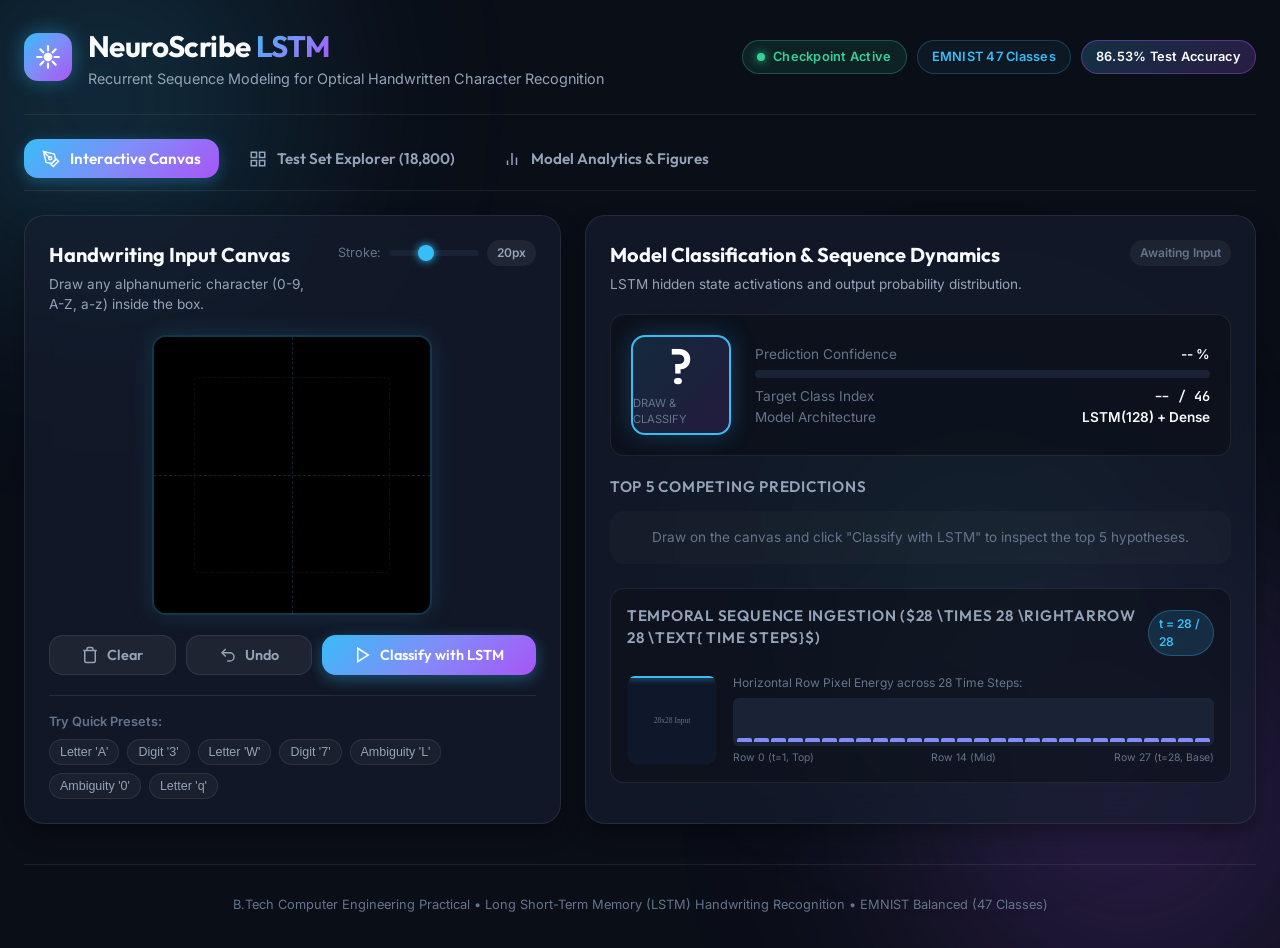
==== web/index.html @ 96b1f171 "Initial commit: LSTM Handwriting Recognition (EMNIST Balanced 47 classes) with interactive web app a" ====
<!DOCTYPE html>
<html lang="en">
<head>
  <meta charset="UTF-8">
  <meta name="viewport" content="width=device-width, initial-scale=1.0">
  <title>NeuroScribe LSTM | Handwriting Recognition</title>
  <meta name="description" content="Interactive deep learning web interface for handwriting recognition powered by a Long Short-Term Memory (LSTM) neural network on EMNIST Balanced.">
  <link rel="preconnect" href="https://fonts.googleapis.com">
  <link rel="preconnect" href="https://fonts.gstatic.com" crossorigin>
  <link href="https://fonts.googleapis.com/css2?family=Inter:wght@300;400;500;600;700&family=Outfit:wght@400;600;700;800&family=JetBrains+Mono:wght@400;500;700&display=swap" rel="stylesheet">
  <link rel="stylesheet" href="style.css">
</head>
<body>
  <!-- Ambient background glow elements -->
  <div class="ambient-glow glow-1"></div>
  <div class="ambient-glow glow-2"></div>
  <div class="ambient-glow glow-3"></div>

  <div class="app-container">
    <!-- Header -->
    <header class="app-header">
      <div class="header-branding">
        <div class="logo-icon">
          <svg viewBox="0 0 24 24" fill="none" stroke="currentColor" stroke-width="2">
            <path d="M12 2v4m0 12v4M4.93 4.93l2.83 2.83m8.48 8.48l2.83 2.83M2 12h4m12 0h4M4.93 19.07l2.83-2.83m8.48-8.48l2.83-2.83" stroke-linecap="round"/>
            <circle cx="12" cy="12" r="3" fill="currentColor"/>
          </svg>
        </div>
        <div>
          <h1 class="app-title">NeuroScribe <span class="gradient-text">LSTM</span></h1>
          <p class="app-subtitle">Recurrent Sequence Modeling for Optical Handwritten Character Recognition</p>
        </div>
      </div>
      
      <div class="header-badges">
        <div class="status-pill status-live">
          <span class="pulsing-dot"></span>
          <span>Checkpoint Active</span>
        </div>
        <div class="status-pill status-info">
          <span>EMNIST 47 Classes</span>
        </div>
        <div class="status-pill status-accent">
          <span>86.53% Test Accuracy</span>
        </div>
      </div>
    </header>

    <!-- Navigation Tabs -->
    <nav class="nav-tabs">
      <button id="tab-canvas-btn" class="tab-button active" onclick="switchTab('canvas')">
        <svg viewBox="0 0 24 24" fill="none" stroke="currentColor" stroke-width="2"><path d="M12 19l7-7 3 3-7 7-3-3z"/><path d="M18 13l-1.5-7.5L2 2l3.5 14.5L13 18l5-5z"/><path d="M2 2l7.586 7.586"/><circle cx="11" cy="11" r="2"/></svg>
        <span>Interactive Canvas</span>
      </button>
      <button id="tab-explorer-btn" class="tab-button" onclick="switchTab('explorer')">
        <svg viewBox="0 0 24 24" fill="none" stroke="currentColor" stroke-width="2"><rect x="3" y="3" width="7" height="7"/><rect x="14" y="3" width="7" height="7"/><rect x="14" y="14" width="7" height="7"/><rect x="3" y="14" width="7" height="7"/></svg>
        <span>Test Set Explorer (18,800)</span>
      </button>
      <button id="tab-analytics-btn" class="tab-button" onclick="switchTab('analytics')">
        <svg viewBox="0 0 24 24" fill="none" stroke="currentColor" stroke-width="2"><line x1="18" y1="20" x2="18" y2="10"/><line x1="12" y1="20" x2="12" y2="4"/><line x1="6" y1="20" x2="6" y2="14"/></svg>
        <span>Model Analytics & Figures</span>
      </button>
    </nav>

    <!-- MAIN VIEW: TAB 1 - INTERACTIVE DRAWING CANVAS -->
    <main id="view-canvas" class="tab-view active">
      <div class="two-column-grid">
        <!-- Left: Drawing Workspace -->
        <section class="card glass-card">
          <div class="card-header">
            <div>
              <h2 class="card-title">Handwriting Input Canvas</h2>
              <p class="card-description">Draw any alphanumeric character (0-9, A-Z, a-z) inside the box.</p>
            </div>
            <div class="brush-controls">
              <label for="brush-size-slider" class="control-label">Stroke:</label>
              <input type="range" id="brush-size-slider" min="12" max="32" value="20" class="slider" title="Stroke Width">
              <span id="brush-size-label" class="badge">20px</span>
            </div>
          </div>

          <div class="canvas-wrapper">
            <canvas id="drawing-canvas" width="280" height="280"></canvas>
            <div id="canvas-guide-overlay" class="canvas-guides">
              <div class="guide-center-x"></div>
              <div class="guide-center-y"></div>
              <div class="guide-inner-box"></div>
            </div>
          </div>

          <!-- Canvas Action Bar -->
          <div class="canvas-actions">
            <button id="btn-clear" class="btn btn-secondary" onclick="clearCanvas()">
              <svg viewBox="0 0 24 24" fill="none" stroke="currentColor" stroke-width="2"><path d="M3 6h18m-2 0v14a2 2 0 0 1-2 2H7a2 2 0 0 1-2-2V6m3 0V4a2 2 0 0 1 2-2h4a2 2 0 0 1 2 2v2"/></svg>
              <span>Clear</span>
            </button>
            <button id="btn-undo" class="btn btn-secondary" onclick="undoCanvas()">
              <svg viewBox="0 0 24 24" fill="none" stroke="currentColor" stroke-width="2"><path d="M9 14L4 9l5-5"/><path d="M4 9h10.5a5.5 5.5 0 0 1 5.5 5.5v0a5.5 5.5 0 0 1-5.5 5.5H11"/></svg>
              <span>Undo</span>
            </button>
            <button id="btn-predict" class="btn btn-primary" onclick="predictCanvas()">
              <svg viewBox="0 0 24 24" fill="none" stroke="currentColor" stroke-width="2"><polygon points="5 3 19 12 5 21 5 3"/></svg>
              <span>Classify with LSTM</span>
            </button>
          </div>

          <!-- Quick presets for student testing -->
          <div class="quick-draw-section">
            <span class="quick-draw-title">Try Quick Presets:</span>
            <div class="preset-chips">
              <button class="chip" onclick="drawPresetChar('A')">Letter 'A'</button>
              <button class="chip" onclick="drawPresetChar('3')">Digit '3'</button>
              <button class="chip" onclick="drawPresetChar('W')">Letter 'W'</button>
              <button class="chip" onclick="drawPresetChar('7')">Digit '7'</button>
              <button class="chip" onclick="drawPresetChar('L')">Ambiguity 'L'</button>
              <button class="chip" onclick="drawPresetChar('0')">Ambiguity '0'</button>
              <button class="chip" onclick="drawPresetChar('q')">Letter 'q'</button>
            </div>
          </div>
        </section>

        <!-- Right: Prediction Results & Sequence Scanner -->
        <section class="card glass-card">
          <div class="card-header">
            <div>
              <h2 class="card-title">Model Classification & Sequence Dynamics</h2>
              <p class="card-description">LSTM hidden state activations and output probability distribution.</p>
            </div>
            <div id="confidence-badge" class="badge badge-idle">Awaiting Input</div>
          </div>

          <!-- Main Hero Prediction Box -->
          <div class="hero-prediction-container">
            <div class="hero-character-box">
              <span id="hero-pred-char" class="hero-character">?</span>
              <span id="hero-pred-label" class="hero-label">Draw & Classify</span>
            </div>
            <div class="hero-stats-box">
              <div class="stat-row">
                <span class="stat-label">Prediction Confidence</span>
                <span id="stat-confidence" class="stat-value">-- %</span>
              </div>
              <div class="stat-bar-bg">
                <div id="stat-confidence-bar" class="stat-bar-fill" style="width: 0%;"></div>
              </div>
              <div class="stat-row mt-2">
                <span class="stat-label">Target Class Index</span>
                <span id="stat-class-idx" class="stat-value font-mono">-- / 46</span>
              </div>
              <div class="stat-row">
                <span class="stat-label">Model Architecture</span>
                <span class="stat-value">LSTM(128) + Dense</span>
              </div>
            </div>
          </div>

          <!-- Ambiguity Callout (Dynamic Alert) -->
          <div id="ambiguity-alert" class="alert-box alert-warning hidden">
            <div class="alert-icon">⚠️</div>
            <div class="alert-text">
              <strong>Orthographic Ambiguity Alert:</strong>
              <span id="ambiguity-alert-msg"></span>
            </div>
          </div>

          <!-- Top-5 Probability Ranking -->
          <div class="top5-section">
            <h3 class="subsection-title">Top 5 Competing Predictions</h3>
            <div id="top5-container" class="top5-list">
              <div class="empty-state-text">Draw on the canvas and click "Classify with LSTM" to inspect the top 5 hypotheses.</div>
            </div>
          </div>

          <!-- LSTM Row-by-Row Sequence Scanner Animation -->
          <div class="lstm-sequence-visualizer">
            <div class="scanner-header">
              <h3 class="subsection-title">Temporal Sequence Ingestion ($28 \times 28 \rightarrow 28 \text{ Time Steps}$)</h3>
              <span id="scanner-step-label" class="badge badge-accent">t = 28 / 28</span>
            </div>
            <div class="scanner-content">
              <!-- Processed 28x28 Image with animated scanning bar -->
              <div class="scanner-image-box">
                <img id="processed-28x28-img" src="data:image/svg+xml;utf8,<svg xmlns='http://www.w3.org/2000/svg' width='140' height='140' viewBox='0 0 140 140'><rect width='140' height='140' fill='%230f172a'/><text x='70' y='75' fill='%2364748b' font-size='12' text-anchor='middle'>28x28 Input</text></svg>" alt="28x28 Model View">
                <div id="scanline-bar" class="scanline-bar"></div>
              </div>
              <!-- Temporal Waveform / Row Intensity Profile -->
              <div class="scanner-graph-box">
                <span class="graph-label">Horizontal Row Pixel Energy across 28 Time Steps:</span>
                <div id="timeline-bars" class="timeline-bars">
                  <!-- 28 bars generated dynamically -->
                </div>
                <div class="timeline-axis">
                  <span>Row 0 (t=1, Top)</span>
                  <span>Row 14 (Mid)</span>
                  <span>Row 27 (t=28, Base)</span>
                </div>
              </div>
            </div>
          </div>
        </section>
      </div>
    </main>

    <!-- VIEW: TAB 2 - TEST SET EXPLORER -->
    <main id="view-explorer" class="tab-view">
      <div class="card glass-card">
        <div class="card-header">
          <div>
            <h2 class="card-title">Official EMNIST Balanced Test Split Explorer</h2>
            <p class="card-description">Interactively test the model against the 18,800 unseen test samples (400 per class).</p>
          </div>
          <div class="explorer-actions">
            <button id="btn-random-test" class="btn btn-primary" onclick="loadRandomTestSample()">
              <svg viewBox="0 0 24 24" fill="none" stroke="currentColor" stroke-width="2"><polyline points="23 4 23 10 17 10"/><polyline points="1 20 1 14 7 14"/><path d="M3.51 9a9 9 0 0 1 14.85-3.36L23 10M1 14l4.64 4.36A9 9 0 0 0 20.49 15"/></svg>
              <span>Random Test Sample</span>
            </button>
            <div class="sample-search">
              <input type="number" id="input-sample-idx" min="0" max="18799" value="13104" class="input-number" placeholder="Sample #">
              <button class="btn btn-secondary" onclick="loadSpecificTestSample()">Jump to Index</button>
            </div>
          </div>
        </div>

        <div class="test-sample-display-grid">
          <!-- Sample Card Left -->
          <div class="sample-image-card">
            <h3 class="subsection-title">Original Test Image</h3>
            <div class="test-image-container">
              <img id="test-sample-img" src="" alt="Test Sample">
            </div>
            <div class="sample-meta-row">
              <span class="badge" id="test-sample-idx-badge">Index: #--</span>
              <span class="badge badge-accent" id="test-sample-class-badge">Class --</span>
            </div>
          </div>

          <!-- Sample Outcome Right -->
          <div class="sample-results-card">
            <div class="comparison-header">
              <div class="comparison-box">
                <span class="comparison-label">Ground Truth</span>
                <span id="test-gt-char" class="comparison-char text-success">?</span>
              </div>
              <div class="comparison-vs">vs</div>
              <div class="comparison-box">
                <span class="comparison-label">LSTM Prediction</span>
                <span id="test-pred-char" class="comparison-char">?</span>
              </div>
              <div id="test-outcome-pill" class="outcome-pill pill-correct">
                [CORRECT]
              </div>
            </div>

            <div class="mt-4">
              <h3 class="subsection-title">Confidence & Competing Candidates</h3>
              <div id="test-top5-container" class="top5-list">
                <!-- Rendered dynamically -->
              </div>
            </div>
          </div>
        </div>
      </div>
    </main>

    <!-- VIEW: TAB 3 - MODEL ANALYTICS & FIGURES -->
    <main id="view-analytics" class="tab-view">
      <!-- KPI Stats Grid -->
      <div class="kpi-grid">
        <div class="kpi-card">
          <span class="kpi-label">Test Set Accuracy</span>
          <span class="kpi-value text-accent">86.53%</span>
          <span class="kpi-sub">16,268 / 18,800 correct</span>
        </div>
        <div class="kpi-card">
          <span class="kpi-label">Macro F1-Score</span>
          <span class="kpi-value text-success">86.44%</span>
          <span class="kpi-sub">Balanced 47 classes</span>
        </div>
        <div class="kpi-card">
          <span class="kpi-label">Total Parameters</span>
          <span class="kpi-value">91,695</span>
          <span class="kpi-sub">358 KB CPU footprint</span>
        </div>
        <div class="kpi-card">
          <span class="kpi-label">Best Val Loss</span>
          <span class="kpi-value text-cyan">0.4359</span>
          <span class="kpi-sub">Optimal Epoch 12 / 15</span>
        </div>
      </div>

      <!-- Research Artifacts Gallery -->
      <div class="figures-grid mt-4">
        <!-- Figure 1: Confusion Matrix -->
        <div class="card glass-card figure-card">
          <div class="card-header">
            <div>
              <h3 class="card-title">47 × 47 Confusion Matrix Heatmap</h3>
              <p class="card-description">Row-normalized true class percentages across 18,800 test samples.</p>
            </div>
            <a href="/figures/confusion_matrix.png" target="_blank" class="btn btn-secondary btn-sm">Full Res ↗</a>
          </div>
          <div class="figure-img-wrap">
            <img src="/figures/confusion_matrix.png" alt="Confusion Matrix Heatmap" loading="lazy">
          </div>
        </div>

        <!-- Figure 2: Misclassified Examples -->
        <div class="card glass-card figure-card">
          <div class="card-header">
            <div>
              <h3 class="card-title">Misclassified Error Inspection Gallery</h3>
              <p class="card-description">16 deterministic failure cases showing top-3 hypotheses.</p>
            </div>
            <a href="/figures/misclassified_examples.png" target="_blank" class="btn btn-secondary btn-sm">Full Res ↗</a>
          </div>
          <div class="figure-img-wrap">
            <img src="/figures/misclassified_examples.png" alt="Misclassified Examples" loading="lazy">
          </div>
        </div>

        <!-- Figure 3: Training History Curves -->
        <div class="card glass-card figure-card">
          <div class="card-header">
            <div>
              <h3 class="card-title">Training & Validation Convergence Curves</h3>
              <p class="card-description">Loss decay and accuracy progression over 15 epochs.</p>
            </div>
            <a href="/figures/training_history_curves.png" target="_blank" class="btn btn-secondary btn-sm">Full Res ↗</a>
          </div>
          <div class="figure-img-wrap">
            <img src="/figures/training_history_curves.png" alt="Training History Curves" loading="lazy">
          </div>
        </div>

        <!-- Figure 4: Prediction Demo Gallery -->
        <div class="card glass-card figure-card">
          <div class="card-header">
            <div>
              <h3 class="card-title">Prediction Demonstration Gallery</h3>
              <p class="card-description">16 unseen test predictions with 93.8% demonstration accuracy.</p>
            </div>
            <a href="/figures/handwriting_prediction_demo.png" target="_blank" class="btn btn-secondary btn-sm">Full Res ↗</a>
          </div>
          <div class="figure-img-wrap">
            <img src="/figures/handwriting_prediction_demo.png" alt="Prediction Demo" loading="lazy">
          </div>
        </div>
      </div>
    </main>

    <!-- Footer -->
    <footer class="app-footer">
      <p>B.Tech Computer Engineering Practical • Long Short-Term Memory (LSTM) Handwriting Recognition • EMNIST Balanced (47 Classes)</p>
    </footer>
  </div>

  <script src="app.js"></script>
</body>
</html>
---- web/style.css ----
/* ==========================================================================
   NEUROSCRIBE LSTM - MODERN DESIGN SYSTEM & STYLESHEET
   Curated Dark Theme, Glassmorphism & Micro-animations
   ========================================================================== */

:root {
  /* Color Palette (HSL Tailored) */
  --bg-primary: #0a0e17;
  --bg-secondary: #121826;
  --bg-tertiary: #1a2236;
  --card-bg: rgba(22, 30, 49, 0.65);
  --card-border: rgba(255, 255, 255, 0.08);
  --card-border-glow: rgba(56, 189, 248, 0.25);
  
  --text-primary: #f8fafc;
  --text-secondary: #94a3b8;
  --text-muted: #64748b;
  
  --accent-cyan: #38bdf8;
  --accent-indigo: #818cf8;
  --accent-violet: #a855f7;
  --accent-pink: #ec4899;
  --accent-green: #34d399;
  --accent-amber: #fbbf24;
  --accent-red: #f87171;
  
  --gradient-brand: linear-gradient(135deg, #38bdf8 0%, #818cf8 50%, #a855f7 100%);
  --gradient-glow: linear-gradient(135deg, rgba(56, 189, 248, 0.15), rgba(168, 85, 247, 0.15));
  
  --radius-sm: 8px;
  --radius-md: 14px;
  --radius-lg: 20px;
  --radius-full: 9999px;
  
  --shadow-sm: 0 4px 6px -1px rgba(0, 0, 0, 0.2);
  --shadow-md: 0 10px 25px -3px rgba(0, 0, 0, 0.4);
  --shadow-glow: 0 0 30px rgba(56, 189, 248, 0.2);
  
  --transition-fast: 150ms ease;
  --transition-normal: 250ms cubic-bezier(0.4, 0, 0.2, 1);
  --transition-spring: 400ms cubic-bezier(0.34, 1.56, 0.64, 1);
}

/* Global Reset */
*, *::before, *::after {
  box-sizing: border-box;
  margin: 0;
  padding: 0;
}

body {
  font-family: 'Inter', system-ui, -apple-system, sans-serif;
  background-color: var(--bg-primary);
  color: var(--text-primary);
  line-height: 1.5;
  min-height: 100vh;
  overflow-x: hidden;
  position: relative;
  -webkit-font-smoothing: antialiased;
}

/* Ambient Ambient Glow Backgrounds */
.ambient-glow {
  position: fixed;
  border-radius: 50%;
  filter: blur(120px);
  pointer-events: none;
  z-index: 0;
  opacity: 0.35;
}
.glow-1 {
  width: 500px;
  height: 500px;
  background: radial-gradient(circle, #38bdf8 0%, transparent 70%);
  top: -150px;
  left: -150px;
}
.glow-2 {
  width: 600px;
  height: 600px;
  background: radial-gradient(circle, #a855f7 0%, transparent 70%);
  bottom: -200px;
  right: -150px;
}
.glow-3 {
  width: 400px;
  height: 400px;
  background: radial-gradient(circle, #34d399 0%, transparent 70%);
  top: 40%;
  left: 60%;
}

/* Container */
.app-container {
  max-width: 1380px;
  margin: 0 auto;
  padding: 24px;
  position: relative;
  z-index: 1;
}

/* Header */
.app-header {
  display: flex;
  justify-content: space-between;
  align-items: center;
  flex-wrap: wrap;
  gap: 20px;
  padding-bottom: 24px;
  border-bottom: 1px solid var(--card-border);
  margin-bottom: 24px;
}

.header-branding {
  display: flex;
  align-items: center;
  gap: 16px;
}

.logo-icon {
  width: 48px;
  height: 48px;
  border-radius: var(--radius-md);
  background: var(--gradient-brand);
  display: flex;
  align-items: center;
  justify-content: center;
  color: #fff;
  box-shadow: 0 0 20px rgba(56, 189, 248, 0.4);
}
.logo-icon svg {
  width: 26px;
  height: 26px;
}

.app-title {
  font-family: 'Outfit', sans-serif;
  font-size: 1.85rem;
  font-weight: 700;
  letter-spacing: -0.02em;
}

.gradient-text {
  background: var(--gradient-brand);
  -webkit-background-clip: text;
  -webkit-text-fill-color: transparent;
}

.app-subtitle {
  color: var(--text-secondary);
  font-size: 0.9rem;
}

.header-badges {
  display: flex;
  align-items: center;
  gap: 10px;
  flex-wrap: wrap;
}

.status-pill {
  display: inline-flex;
  align-items: center;
  gap: 8px;
  padding: 6px 14px;
  border-radius: var(--radius-full);
  font-size: 0.8rem;
  font-weight: 600;
  letter-spacing: 0.02em;
  background: rgba(255, 255, 255, 0.04);
  border: 1px solid var(--card-border);
}

.status-live {
  background: rgba(52, 211, 153, 0.1);
  border-color: rgba(52, 211, 153, 0.3);
  color: var(--accent-green);
}

.pulsing-dot {
  width: 8px;
  height: 8px;
  border-radius: 50%;
  background-color: var(--accent-green);
  box-shadow: 0 0 10px var(--accent-green);
  animation: pulse 2s infinite;
}

@keyframes pulse {
  0% { transform: scale(0.95); box-shadow: 0 0 0 0 rgba(52, 211, 153, 0.7); }
  70% { transform: scale(1.1); box-shadow: 0 0 0 8px rgba(52, 211, 153, 0); }
  100% { transform: scale(0.95); box-shadow: 0 0 0 0 rgba(52, 211, 153, 0); }
}

.status-info {
  color: var(--accent-cyan);
  border-color: rgba(56, 189, 248, 0.25);
  background: rgba(56, 189, 248, 0.06);
}

.status-accent {
  color: #fff;
  background: linear-gradient(135deg, rgba(56, 189, 248, 0.2), rgba(168, 85, 247, 0.2));
  border-color: rgba(168, 85, 247, 0.4);
}

/* Nav Tabs */
.nav-tabs {
  display: flex;
  gap: 12px;
  margin-bottom: 24px;
  border-bottom: 1px solid var(--card-border);
  padding-bottom: 12px;
}

.tab-button {
  background: transparent;
  border: none;
  color: var(--text-secondary);
  font-family: 'Outfit', sans-serif;
  font-size: 0.95rem;
  font-weight: 600;
  padding: 10px 18px;
  border-radius: var(--radius-md);
  cursor: pointer;
  display: inline-flex;
  align-items: center;
  gap: 10px;
  transition: var(--transition-normal);
}

.tab-button svg {
  width: 18px;
  height: 18px;
}

.tab-button:hover {
  color: var(--text-primary);
  background: rgba(255, 255, 255, 0.05);
}

.tab-button.active {
  color: #fff;
  background: var(--gradient-brand);
  box-shadow: 0 4px 15px rgba(56, 189, 248, 0.3);
}

/* Tab Views */
.tab-view {
  display: none;
}
.tab-view.active {
  display: block;
  animation: fadeIn 300ms ease;
}

@keyframes fadeIn {
  from { opacity: 0; transform: translateY(6px); }
  to { opacity: 1; transform: translateY(0); }
}

/* Grid Layouts */
.two-column-grid {
  display: grid;
  grid-template-columns: 1fr 1.25fr;
  gap: 24px;
}

@media (max-width: 980px) {
  .two-column-grid {
    grid-template-columns: 1fr;
  }
}

/* Glassmorphism Cards */
.card {
  border-radius: var(--radius-lg);
  padding: 24px;
  background: var(--card-bg);
  backdrop-filter: blur(16px);
  -webkit-backdrop-filter: blur(16px);
  border: 1px solid var(--card-border);
  box-shadow: var(--shadow-md);
  transition: border-color var(--transition-fast);
}

.card:hover {
  border-color: rgba(255, 255, 255, 0.14);
}

.card-header {
  display: flex;
  justify-content: space-between;
  align-items: flex-start;
  margin-bottom: 20px;
  gap: 16px;
}

.card-title {
  font-family: 'Outfit', sans-serif;
  font-size: 1.25rem;
  font-weight: 700;
  color: var(--text-primary);
}

.card-description {
  font-size: 0.85rem;
  color: var(--text-secondary);
  margin-top: 4px;
}

.subsection-title {
  font-family: 'Outfit', sans-serif;
  font-size: 0.95rem;
  font-weight: 600;
  color: var(--text-secondary);
  text-transform: uppercase;
  letter-spacing: 0.05em;
  margin-bottom: 12px;
}

/* Brush Controls */
.brush-controls {
  display: flex;
  align-items: center;
  gap: 8px;
}

.control-label {
  font-size: 0.8rem;
  color: var(--text-muted);
}

.slider {
  appearance: none;
  -webkit-appearance: none;
  width: 90px;
  height: 6px;
  border-radius: var(--radius-full);
  background: var(--bg-tertiary);
  outline: none;
  cursor: pointer;
}
.slider::-webkit-slider-thumb {
  -webkit-appearance: none;
  width: 16px;
  height: 16px;
  border-radius: 50%;
  background: var(--accent-cyan);
  box-shadow: 0 0 8px var(--accent-cyan);
  cursor: pointer;
}

/* Canvas Styling */
.canvas-wrapper {
  position: relative;
  width: 280px;
  height: 280px;
  margin: 0 auto 20px;
  border-radius: var(--radius-md);
  background: #000000;
  border: 2px solid rgba(56, 189, 248, 0.3);
  box-shadow: inset 0 0 20px rgba(0, 0, 0, 0.8), 0 0 25px rgba(56, 189, 248, 0.15);
  overflow: hidden;
  cursor: crosshair;
}

#drawing-canvas {
  width: 100%;
  height: 100%;
  display: block;
}

/* Grid & Guide Overlay */
.canvas-guides {
  position: absolute;
  inset: 0;
  pointer-events: none;
  opacity: 0.2;
}
.guide-center-x {
  position: absolute;
  top: 50%;
  left: 0;
  right: 0;
  height: 1px;
  background: dashed rgba(255, 255, 255, 0.5);
  border-top: 1px dashed var(--accent-cyan);
}
.guide-center-y {
  position: absolute;
  left: 50%;
  top: 0;
  bottom: 0;
  width: 1px;
  border-left: 1px dashed var(--accent-cyan);
}
.guide-inner-box {
  position: absolute;
  inset: 40px;
  border: 1px dashed rgba(255, 255, 255, 0.3);
  border-radius: 4px;
}

/* Buttons */
.canvas-actions {
  display: flex;
  gap: 10px;
  margin-bottom: 20px;
}

.btn {
  display: inline-flex;
  align-items: center;
  justify-content: center;
  gap: 8px;
  padding: 10px 18px;
  border-radius: var(--radius-md);
  font-family: 'Outfit', sans-serif;
  font-size: 0.9rem;
  font-weight: 600;
  cursor: pointer;
  border: none;
  transition: var(--transition-normal);
  text-decoration: none;
}

.btn svg {
  width: 18px;
  height: 18px;
}

.btn-primary {
  flex: 2;
  background: var(--gradient-brand);
  color: #fff;
  box-shadow: 0 4px 15px rgba(56, 189, 248, 0.35);
}
.btn-primary:hover {
  transform: translateY(-2px);
  box-shadow: 0 6px 20px rgba(56, 189, 248, 0.5);
}
.btn-primary:active {
  transform: translateY(0);
}

.btn-secondary {
  flex: 1;
  background: rgba(255, 255, 255, 0.06);
  border: 1px solid var(--card-border);
  color: var(--text-secondary);
}
.btn-secondary:hover {
  background: rgba(255, 255, 255, 0.12);
  color: var(--text-primary);
}

.btn-sm {
  padding: 6px 12px;
  font-size: 0.8rem;
}

/* Quick Draw Preset Chips */
.quick-draw-section {
  padding-top: 16px;
  border-top: 1px solid var(--card-border);
}

.quick-draw-title {
  display: block;
  font-size: 0.8rem;
  font-weight: 600;
  color: var(--text-muted);
  margin-bottom: 8px;
}

.preset-chips {
  display: flex;
  gap: 8px;
  flex-wrap: wrap;
}

.chip {
  background: rgba(255, 255, 255, 0.04);
  border: 1px solid var(--card-border);
  color: var(--text-secondary);
  font-size: 0.78rem;
  font-weight: 500;
  padding: 5px 10px;
  border-radius: var(--radius-full);
  cursor: pointer;
  transition: var(--transition-fast);
}
.chip:hover {
  background: rgba(56, 189, 248, 0.15);
  border-color: rgba(56, 189, 248, 0.4);
  color: var(--accent-cyan);
}

/* Hero Prediction Box */
.hero-prediction-container {
  display: flex;
  align-items: center;
  gap: 24px;
  background: rgba(10, 14, 23, 0.6);
  border-radius: var(--radius-md);
  padding: 20px;
  border: 1px solid var(--card-border);
  margin-bottom: 20px;
}

.hero-character-box {
  width: 100px;
  height: 100px;
  background: var(--gradient-glow);
  border: 2px solid var(--accent-cyan);
  border-radius: var(--radius-md);
  display: flex;
  flex-direction: column;
  align-items: center;
  justify-content: center;
  box-shadow: 0 0 25px rgba(56, 189, 248, 0.25);
  flex-shrink: 0;
}

.hero-character {
  font-family: 'JetBrains Mono', monospace;
  font-size: 3rem;
  font-weight: 700;
  color: #fff;
  line-height: 1;
}

.hero-label {
  font-size: 0.7rem;
  color: var(--text-muted);
  margin-top: 4px;
  text-transform: uppercase;
}

.hero-stats-box {
  flex: 1;
}

.stat-row {
  display: flex;
  justify-content: space-between;
  align-items: center;
  font-size: 0.85rem;
}

.stat-label {
  color: var(--text-muted);
}

.stat-value {
  font-weight: 600;
  color: var(--text-primary);
}

.stat-bar-bg {
  width: 100%;
  height: 8px;
  background: var(--bg-tertiary);
  border-radius: var(--radius-full);
  margin-top: 6px;
  overflow: hidden;
}

.stat-bar-fill {
  height: 100%;
  background: var(--gradient-brand);
  border-radius: var(--radius-full);
  transition: width 400ms ease;
}

.mt-2 { margin-top: 8px; }
.mt-4 { margin-top: 16px; }
.font-mono { font-family: 'JetBrains Mono', monospace; }

/* Badges */
.badge {
  display: inline-block;
  padding: 4px 10px;
  border-radius: var(--radius-full);
  font-size: 0.75rem;
  font-weight: 600;
  background: rgba(255, 255, 255, 0.06);
  color: var(--text-secondary);
}

.badge-idle {
  background: rgba(255, 255, 255, 0.05);
  color: var(--text-muted);
}

.badge-high {
  background: rgba(52, 211, 153, 0.15);
  color: var(--accent-green);
  border: 1px solid rgba(52, 211, 153, 0.3);
}

.badge-medium {
  background: rgba(251, 191, 36, 0.15);
  color: var(--accent-amber);
  border: 1px solid rgba(251, 191, 36, 0.3);
}

.badge-low {
  background: rgba(248, 113, 113, 0.15);
  color: var(--accent-red);
  border: 1px solid rgba(248, 113, 113, 0.3);
}

.badge-accent {
  background: rgba(56, 189, 248, 0.15);
  color: var(--accent-cyan);
  border: 1px solid rgba(56, 189, 248, 0.3);
}

/* Alert Box */
.alert-box {
  display: flex;
  align-items: center;
  gap: 12px;
  padding: 12px 16px;
  border-radius: var(--radius-md);
  font-size: 0.85rem;
  margin-bottom: 20px;
}
.alert-warning {
  background: rgba(251, 191, 36, 0.1);
  border: 1px solid rgba(251, 191, 36, 0.3);
  color: #fef3c7;
}
.alert-icon { font-size: 1.2rem; }
.hidden { display: none !important; }

/* Top 5 Probability Ranking */
.top5-section {
  margin-bottom: 24px;
}

.top5-list {
  display: flex;
  flex-direction: column;
  gap: 8px;
}

.top5-row {
  display: grid;
  grid-template-columns: 24px 34px 1fr 60px;
  align-items: center;
  gap: 12px;
  font-size: 0.85rem;
}

.top5-rank {
  font-family: 'JetBrains Mono', monospace;
  color: var(--text-muted);
  font-size: 0.75rem;
}

.top5-char {
  font-family: 'JetBrains Mono', monospace;
  font-weight: 700;
  font-size: 1.1rem;
  color: #fff;
  background: rgba(255, 255, 255, 0.08);
  width: 32px;
  height: 32px;
  border-radius: 6px;
  display: flex;
  align-items: center;
  justify-content: center;
}

.top5-bar-wrap {
  background: var(--bg-tertiary);
  height: 8px;
  border-radius: var(--radius-full);
  overflow: hidden;
}

.top5-bar-fill {
  height: 100%;
  background: var(--accent-cyan);
  border-radius: var(--radius-full);
  transition: width 350ms ease;
}

.top5-row:first-child .top5-bar-fill {
  background: var(--gradient-brand);
}

.top5-pct {
  text-align: right;
  font-family: 'JetBrains Mono', monospace;
  font-weight: 600;
  color: var(--text-secondary);
}

.empty-state-text {
  padding: 16px;
  background: rgba(255, 255, 255, 0.02);
  border-radius: var(--radius-md);
  color: var(--text-muted);
  font-size: 0.85rem;
  text-align: center;
}

/* LSTM Sequence Visualizer */
.lstm-sequence-visualizer {
  background: rgba(10, 14, 23, 0.5);
  border-radius: var(--radius-md);
  padding: 16px;
  border: 1px solid var(--card-border);
}

.scanner-header {
  display: flex;
  justify-content: space-between;
  align-items: center;
  margin-bottom: 12px;
}

.scanner-content {
  display: flex;
  gap: 16px;
  align-items: center;
}

.scanner-image-box {
  width: 90px;
  height: 90px;
  background: #000;
  border-radius: 8px;
  position: relative;
  overflow: hidden;
  border: 1px solid var(--card-border);
  flex-shrink: 0;
}

.scanner-image-box img {
  width: 100%;
  height: 100%;
  image-rendering: pixelated;
  display: block;
}

.scanline-bar {
  position: absolute;
  left: 0;
  right: 0;
  top: 0;
  height: 2px;
  background: var(--accent-cyan);
  box-shadow: 0 0 6px var(--accent-cyan);
  animation: scanRows 2s infinite linear;
}

@keyframes scanRows {
  0% { top: 0; }
  100% { top: 100%; }
}

.scanner-graph-box {
  flex: 1;
}

.graph-label {
  display: block;
  font-size: 0.75rem;
  color: var(--text-muted);
  margin-bottom: 6px;
}

.timeline-bars {
  display: flex;
  align-items: flex-end;
  gap: 2px;
  height: 48px;
  padding: 4px;
  background: var(--bg-tertiary);
  border-radius: 6px;
}

.timeline-bar-col {
  flex: 1;
  background: var(--accent-indigo);
  border-radius: 2px 2px 0 0;
  transition: height 200ms ease;
  min-height: 2px;
}

.timeline-axis {
  display: flex;
  justify-content: space-between;
  font-size: 0.65rem;
  color: var(--text-muted);
  margin-top: 4px;
}

/* ==========================================================================
   TAB 2: TEST EXPLORER STYLES
   ========================================================================== */
.explorer-actions {
  display: flex;
  gap: 12px;
  align-items: center;
  flex-wrap: wrap;
}

.sample-search {
  display: flex;
  gap: 8px;
}

.input-number {
  width: 110px;
  background: var(--bg-tertiary);
  border: 1px solid var(--card-border);
  color: #fff;
  padding: 8px 12px;
  border-radius: var(--radius-md);
  font-family: 'JetBrains Mono', monospace;
  font-size: 0.9rem;
  outline: none;
}
.input-number:focus {
  border-color: var(--accent-cyan);
}

.test-sample-display-grid {
  display: grid;
  grid-template-columns: 260px 1fr;
  gap: 24px;
  margin-top: 10px;
}

@media (max-width: 768px) {
  .test-sample-display-grid {
    grid-template-columns: 1fr;
  }
}

.sample-image-card {
  background: rgba(10, 14, 23, 0.6);
  border-radius: var(--radius-md);
  padding: 16px;
  border: 1px solid var(--card-border);
  text-align: center;
}

.test-image-container {
  width: 160px;
  height: 160px;
  margin: 12px auto;
  background: #000;
  border-radius: 8px;
  border: 1px solid var(--card-border);
  overflow: hidden;
  box-shadow: 0 0 15px rgba(0, 0, 0, 0.5);
}

.test-image-container img {
  width: 100%;
  height: 100%;
  image-rendering: pixelated;
  display: block;
}

.sample-meta-row {
  display: flex;
  justify-content: center;
  gap: 8px;
}

.sample-results-card {
  background: rgba(10, 14, 23, 0.6);
  border-radius: var(--radius-md);
  padding: 20px;
  border: 1px solid var(--card-border);
}

.comparison-header {
  display: flex;
  align-items: center;
  gap: 20px;
  padding-bottom: 16px;
  border-bottom: 1px solid var(--card-border);
}

.comparison-box {
  display: flex;
  flex-direction: column;
  align-items: center;
}

.comparison-label {
  font-size: 0.75rem;
  color: var(--text-muted);
  text-transform: uppercase;
}

.comparison-char {
  font-family: 'JetBrains Mono', monospace;
  font-size: 2.8rem;
  font-weight: 700;
  color: #fff;
  line-height: 1.1;
}

.comparison-vs {
  font-family: 'Outfit', sans-serif;
  font-size: 1rem;
  font-weight: 700;
  color: var(--text-muted);
}

.text-success { color: var(--accent-green) !important; }
.text-accent { color: var(--accent-cyan) !important; }
.text-cyan { color: #38bdf8 !important; }

.outcome-pill {
  margin-left: auto;
  padding: 8px 16px;
  border-radius: var(--radius-full);
  font-family: 'JetBrains Mono', monospace;
  font-size: 0.85rem;
  font-weight: 700;
  letter-spacing: 0.05em;
}

.pill-correct {
  background: rgba(52, 211, 153, 0.15);
  border: 1px solid rgba(52, 211, 153, 0.4);
  color: var(--accent-green);
}

.pill-mismatch {
  background: rgba(248, 113, 113, 0.15);
  border: 1px solid rgba(248, 113, 113, 0.4);
  color: var(--accent-red);
}

/* ==========================================================================
   TAB 3: ANALYTICS & FIGURES STYLES
   ========================================================================== */
.kpi-grid {
  display: grid;
  grid-template-columns: repeat(auto-fit, minmax(220px, 1fr));
  gap: 16px;
}

.kpi-card {
  background: var(--card-bg);
  backdrop-filter: blur(16px);
  border: 1px solid var(--card-border);
  border-radius: var(--radius-md);
  padding: 20px;
  display: flex;
  flex-direction: column;
  transition: transform var(--transition-fast);
}
.kpi-card:hover {
  transform: translateY(-2px);
  border-color: rgba(56, 189, 248, 0.3);
}

.kpi-label {
  font-size: 0.8rem;
  color: var(--text-muted);
  text-transform: uppercase;
  font-weight: 600;
}

.kpi-value {
  font-family: 'Outfit', sans-serif;
  font-size: 2.2rem;
  font-weight: 800;
  margin: 4px 0;
  color: #fff;
}

.kpi-sub {
  font-size: 0.8rem;
  color: var(--text-secondary);
}

.figures-grid {
  display: grid;
  grid-template-columns: repeat(2, 1fr);
  gap: 24px;
}

@media (max-width: 900px) {
  .figures-grid {
    grid-template-columns: 1fr;
  }
}

.figure-card {
  display: flex;
  flex-direction: column;
}

.figure-img-wrap {
  background: #000;
  border-radius: var(--radius-md);
  overflow: hidden;
  border: 1px solid var(--card-border);
  height: 380px;
  display: flex;
  align-items: center;
  justify-content: center;
}

.figure-img-wrap img {
  max-width: 100%;
  max-height: 100%;
  object-fit: contain;
  display: block;
}

/* Footer */
.app-footer {
  text-align: center;
  padding: 30px 0 10px;
  color: var(--text-muted);
  font-size: 0.8rem;
  border-top: 1px solid var(--card-border);
  margin-top: 40px;
}
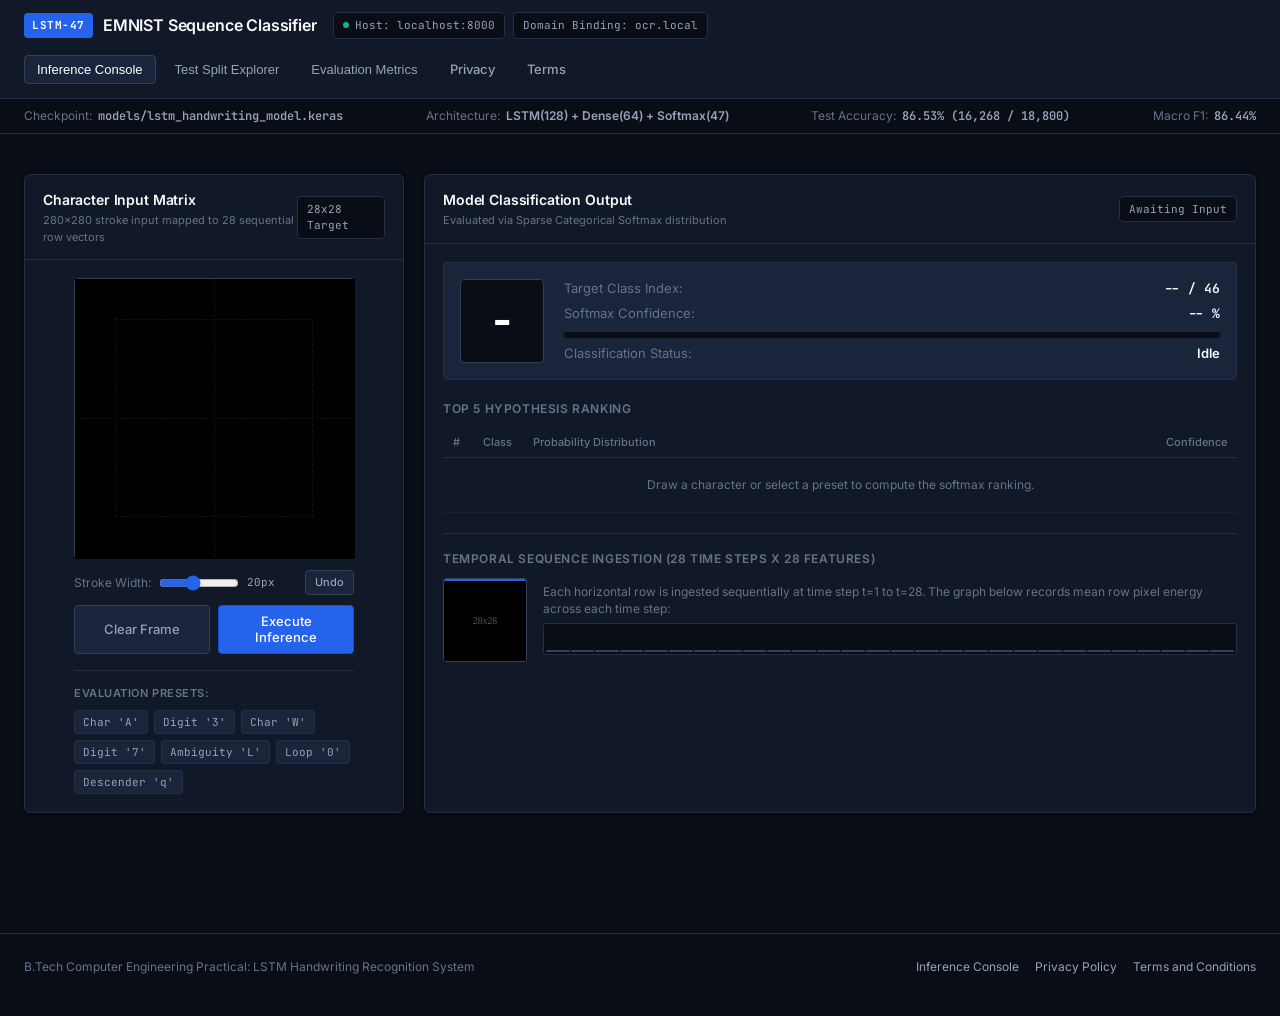
==== commit 3180686d: "Refactor frontend into high-precision technical console; add favicon, privacy policy, and terms" ====
--- a/web/index.html
+++ b/web/index.html
@@ -3,356 +3,368 @@
 <head>
   <meta charset="UTF-8">
   <meta name="viewport" content="width=device-width, initial-scale=1.0">
-  <title>NeuroScribe LSTM | Handwriting Recognition</title>
-  <meta name="description" content="Interactive deep learning web interface for handwriting recognition powered by a Long Short-Term Memory (LSTM) neural network on EMNIST Balanced.">
+  <title>NeuroScribe LSTM - Optical Character Recognition Console</title>
+  <meta name="description" content="Technical evaluation console for an LSTM neural network classifying 47 EMNIST Balanced handwritten alphanumeric classes.">
+  <link rel="icon" type="image/svg+xml" href="/favicon.svg">
   <link rel="preconnect" href="https://fonts.googleapis.com">
   <link rel="preconnect" href="https://fonts.gstatic.com" crossorigin>
-  <link href="https://fonts.googleapis.com/css2?family=Inter:wght@300;400;500;600;700&family=Outfit:wght@400;600;700;800&family=JetBrains+Mono:wght@400;500;700&display=swap" rel="stylesheet">
+  <link href="https://fonts.googleapis.com/css2?family=Inter:wght@400;500;600;700&family=JetBrains+Mono:wght@400;500;600&display=swap" rel="stylesheet">
   <link rel="stylesheet" href="style.css">
 </head>
 <body>
-  <!-- Ambient background glow elements -->
-  <div class="ambient-glow glow-1"></div>
-  <div class="ambient-glow glow-2"></div>
-  <div class="ambient-glow glow-3"></div>
-
+  <!-- Top System Header -->
+  <header class="app-header">
+    <div class="header-container">
+      <div class="header-left">
+        <a href="/" class="brand-link">
+          <div class="brand-badge">LSTM-47</div>
+          <span class="brand-name">EMNIST Sequence Classifier</span>
+        </a>
+        <div class="header-meta">
+          <span class="meta-chip">
+            <span class="status-dot"></span>
+            <span>Host: localhost:8000</span>
+          </span>
+          <span class="meta-chip">
+            <span>Domain Binding: ocr.local</span>
+          </span>
+        </div>
+      </div>
+      
+      <nav class="header-nav">
+        <button id="tab-canvas-btn" class="tab-btn active" onclick="switchSection('canvas')">Inference Console</button>
+        <button id="tab-explorer-btn" class="tab-btn" onclick="switchSection('explorer')">Test Split Explorer</button>
+        <button id="tab-analytics-btn" class="tab-btn" onclick="switchSection('analytics')">Evaluation Metrics</button>
+        <a href="/privacy.html" class="nav-link">Privacy</a>
+        <a href="/terms.html" class="nav-link">Terms</a>
+      </nav>
+    </div>
+  </header>
+
+  <!-- Technical Status Bar -->
+  <aside class="system-subbar" aria-label="System status">
+    <div class="system-subbar-inner">
+      <div class="subbar-item">
+        <span>Checkpoint:</span>
+        <strong class="mono">models/lstm_handwriting_model.keras</strong>
+      </div>
+      <div class="subbar-item">
+        <span>Architecture:</span>
+        <strong>LSTM(128) + Dense(64) + Softmax(47)</strong>
+      </div>
+      <div class="subbar-item">
+        <span>Test Accuracy:</span>
+        <strong class="mono">86.53% (16,268 / 18,800)</strong>
+      </div>
+      <div class="subbar-item">
+        <span>Macro F1:</span>
+        <strong class="mono">86.44%</strong>
+      </div>
+    </div>
+  </aside>
+
+  <!-- Main Viewport -->
   <div class="app-container">
-    <!-- Header -->
-    <header class="app-header">
-      <div class="header-branding">
-        <div class="logo-icon">
-          <svg viewBox="0 0 24 24" fill="none" stroke="currentColor" stroke-width="2">
-            <path d="M12 2v4m0 12v4M4.93 4.93l2.83 2.83m8.48 8.48l2.83 2.83M2 12h4m12 0h4M4.93 19.07l2.83-2.83m8.48-8.48l2.83-2.83" stroke-linecap="round"/>
-            <circle cx="12" cy="12" r="3" fill="currentColor"/>
-          </svg>
-        </div>
-        <div>
-          <h1 class="app-title">NeuroScribe <span class="gradient-text">LSTM</span></h1>
-          <p class="app-subtitle">Recurrent Sequence Modeling for Optical Handwritten Character Recognition</p>
-        </div>
-      </div>
-      
-      <div class="header-badges">
-        <div class="status-pill status-live">
-          <span class="pulsing-dot"></span>
-          <span>Checkpoint Active</span>
-        </div>
-        <div class="status-pill status-info">
-          <span>EMNIST 47 Classes</span>
-        </div>
-        <div class="status-pill status-accent">
-          <span>86.53% Test Accuracy</span>
-        </div>
-      </div>
-    </header>
-
-    <!-- Navigation Tabs -->
-    <nav class="nav-tabs">
-      <button id="tab-canvas-btn" class="tab-button active" onclick="switchTab('canvas')">
-        <svg viewBox="0 0 24 24" fill="none" stroke="currentColor" stroke-width="2"><path d="M12 19l7-7 3 3-7 7-3-3z"/><path d="M18 13l-1.5-7.5L2 2l3.5 14.5L13 18l5-5z"/><path d="M2 2l7.586 7.586"/><circle cx="11" cy="11" r="2"/></svg>
-        <span>Interactive Canvas</span>
-      </button>
-      <button id="tab-explorer-btn" class="tab-button" onclick="switchTab('explorer')">
-        <svg viewBox="0 0 24 24" fill="none" stroke="currentColor" stroke-width="2"><rect x="3" y="3" width="7" height="7"/><rect x="14" y="3" width="7" height="7"/><rect x="14" y="14" width="7" height="7"/><rect x="3" y="14" width="7" height="7"/></svg>
-        <span>Test Set Explorer (18,800)</span>
-      </button>
-      <button id="tab-analytics-btn" class="tab-button" onclick="switchTab('analytics')">
-        <svg viewBox="0 0 24 24" fill="none" stroke="currentColor" stroke-width="2"><line x1="18" y1="20" x2="18" y2="10"/><line x1="12" y1="20" x2="12" y2="4"/><line x1="6" y1="20" x2="6" y2="14"/></svg>
-        <span>Model Analytics & Figures</span>
-      </button>
-    </nav>
-
-    <!-- MAIN VIEW: TAB 1 - INTERACTIVE DRAWING CANVAS -->
-    <main id="view-canvas" class="tab-view active">
-      <div class="two-column-grid">
-        <!-- Left: Drawing Workspace -->
-        <section class="card glass-card">
-          <div class="card-header">
+    <!-- SECTION 1: INFERENCE WORKSTATION -->
+    <section id="section-canvas" class="tab-section active">
+      <div class="two-panel-grid">
+        <!-- Left Panel: Input Canvas -->
+        <div class="panel">
+          <div class="panel-header">
             <div>
-              <h2 class="card-title">Handwriting Input Canvas</h2>
-              <p class="card-description">Draw any alphanumeric character (0-9, A-Z, a-z) inside the box.</p>
-            </div>
-            <div class="brush-controls">
-              <label for="brush-size-slider" class="control-label">Stroke:</label>
-              <input type="range" id="brush-size-slider" min="12" max="32" value="20" class="slider" title="Stroke Width">
-              <span id="brush-size-label" class="badge">20px</span>
-            </div>
-          </div>
-
-          <div class="canvas-wrapper">
-            <canvas id="drawing-canvas" width="280" height="280"></canvas>
-            <div id="canvas-guide-overlay" class="canvas-guides">
-              <div class="guide-center-x"></div>
-              <div class="guide-center-y"></div>
-              <div class="guide-inner-box"></div>
-            </div>
-          </div>
-
-          <!-- Canvas Action Bar -->
-          <div class="canvas-actions">
-            <button id="btn-clear" class="btn btn-secondary" onclick="clearCanvas()">
-              <svg viewBox="0 0 24 24" fill="none" stroke="currentColor" stroke-width="2"><path d="M3 6h18m-2 0v14a2 2 0 0 1-2 2H7a2 2 0 0 1-2-2V6m3 0V4a2 2 0 0 1 2-2h4a2 2 0 0 1 2 2v2"/></svg>
-              <span>Clear</span>
+              <h2 class="panel-title">Character Input Matrix</h2>
+              <p class="panel-subtitle">280x280 stroke input mapped to 28 sequential row vectors</p>
+            </div>
+            <span class="meta-chip">28x28 Target</span>
+          </div>
+
+          <div class="panel-body">
+            <div class="canvas-container">
+              <div class="canvas-frame">
+                <canvas id="drawing-canvas" width="280" height="280"></canvas>
+                <div class="canvas-grid-overlay">
+                  <div class="grid-line-x"></div>
+                  <div class="grid-line-y"></div>
+                  <div class="grid-box"></div>
+                </div>
+              </div>
+
+              <!-- Canvas Toolbar -->
+              <div class="canvas-toolbar">
+                <div class="slider-group">
+                  <label for="brush-slider">Stroke Width:</label>
+                  <input type="range" id="brush-slider" min="12" max="32" value="20">
+                  <span id="brush-val" class="slider-value">20px</span>
+                </div>
+                <button id="btn-undo" class="btn btn-secondary btn-sm" onclick="undoCanvas()">Undo</button>
+              </div>
+
+              <!-- Button Row -->
+              <div class="canvas-button-row">
+                <button id="btn-clear" class="btn btn-secondary" onclick="clearCanvas()">Clear Frame</button>
+                <button id="btn-predict" class="btn btn-primary" onclick="predictCanvas()">Execute Inference</button>
+              </div>
+
+              <!-- Quick Verification Presets -->
+              <div class="presets-section">
+                <span class="presets-label">Evaluation Presets:</span>
+                <div class="presets-grid">
+                  <button class="preset-btn" onclick="drawPreset('A')">Char 'A'</button>
+                  <button class="preset-btn" onclick="drawPreset('3')">Digit '3'</button>
+                  <button class="preset-btn" onclick="drawPreset('W')">Char 'W'</button>
+                  <button class="preset-btn" onclick="drawPreset('7')">Digit '7'</button>
+                  <button class="preset-btn" onclick="drawPreset('L')">Ambiguity 'L'</button>
+                  <button class="preset-btn" onclick="drawPreset('0')">Loop '0'</button>
+                  <button class="preset-btn" onclick="drawPreset('q')">Descender 'q'</button>
+                </div>
+              </div>
+            </div>
+          </div>
+        </div>
+
+        <!-- Right Panel: Inference Results & Sequence Analysis -->
+        <div class="panel">
+          <div class="panel-header">
+            <div>
+              <h2 class="panel-title">Model Classification Output</h2>
+              <p class="panel-subtitle">Evaluated via Sparse Categorical Softmax distribution</p>
+            </div>
+            <span id="confidence-indicator" class="meta-chip">Awaiting Input</span>
+          </div>
+
+          <div class="panel-body">
+            <!-- Hero Prediction Row -->
+            <div class="primary-prediction-row">
+              <div class="character-display-box">
+                <span id="pred-char-output" class="char-output">-</span>
+              </div>
+              <div class="prediction-details">
+                <div class="details-row">
+                  <span class="details-label">Target Class Index:</span>
+                  <span id="pred-class-idx" class="details-val mono">-- / 46</span>
+                </div>
+                <div class="details-row">
+                  <span class="details-label">Softmax Confidence:</span>
+                  <span id="pred-conf-pct" class="details-val mono">-- %</span>
+                </div>
+                <div class="progress-bar-bg">
+                  <div id="pred-conf-bar" class="progress-bar-fill" style="width: 0%;"></div>
+                </div>
+                <div class="details-row">
+                  <span class="details-label">Classification Status:</span>
+                  <span id="pred-status-text" class="details-val">Idle</span>
+                </div>
+              </div>
+            </div>
+
+            <!-- Orthographic Ambiguity Note -->
+            <div id="alert-ambiguity" class="technical-alert hidden">
+              <div class="alert-title">Ambiguity Notice:</div>
+              <div id="alert-ambiguity-text"></div>
+            </div>
+
+            <!-- Top 5 Ranked Candidates -->
+            <div class="data-table-section">
+              <span class="section-label">Top 5 Hypothesis Ranking</span>
+              <table class="ranking-table">
+                <thead>
+                  <tr>
+                    <th style="width: 30px;">#</th>
+                    <th style="width: 50px;">Class</th>
+                    <th>Probability Distribution</th>
+                    <th style="text-align: right;">Confidence</th>
+                  </tr>
+                </thead>
+                <tbody id="top5-table-body">
+                  <tr>
+                    <td colspan="4" style="text-align: center; color: var(--text-muted); padding: 18px;">
+                      Draw a character or select a preset to compute the softmax ranking.
+                    </td>
+                  </tr>
+                </tbody>
+              </table>
+            </div>
+
+            <!-- 28 Time Steps Sequence Ingestion Panel -->
+            <div class="sequence-panel">
+              <span class="section-label">Temporal Sequence Ingestion (28 Time Steps x 28 Features)</span>
+              <div class="sequence-container">
+                <div class="matrix-view-box">
+                  <img id="matrix-28x28-img" src="data:image/svg+xml;utf8,<svg xmlns='http://www.w3.org/2000/svg' width='84' height='84' viewBox='0 0 84 84'><rect width='84' height='84' fill='%23000000'/><text x='42' y='46' fill='%23475569' font-size='10' text-anchor='middle'>28x28</text></svg>" alt="Normalized 28x28 Matrix">
+                  <div class="row-scan-line"></div>
+                </div>
+                <div class="sequence-info-box">
+                  <p class="seq-text">Each horizontal row is ingested sequentially at time step t=1 to t=28. The graph below records mean row pixel energy across each time step:</p>
+                  <div id="waveform-display" class="waveform-container">
+                    <!-- 28 bars generated dynamically -->
+                  </div>
+                </div>
+              </div>
+            </div>
+          </div>
+        </div>
+      </div>
+    </section>
+
+    <!-- SECTION 2: TEST SET EXPLORER -->
+    <section id="section-explorer" class="tab-section">
+      <div class="panel">
+        <div class="panel-header">
+          <div>
+            <h2 class="panel-title">Official EMNIST Balanced Test Set Explorer</h2>
+            <p class="panel-subtitle">Verification against the held-out 18,800 test instances (400 samples per class)</p>
+          </div>
+          <div class="explorer-controls">
+            <button id="btn-random-sample" class="btn btn-primary" onclick="loadRandomTestSample()">
+              Load Random Test Sample
             </button>
-            <button id="btn-undo" class="btn btn-secondary" onclick="undoCanvas()">
-              <svg viewBox="0 0 24 24" fill="none" stroke="currentColor" stroke-width="2"><path d="M9 14L4 9l5-5"/><path d="M4 9h10.5a5.5 5.5 0 0 1 5.5 5.5v0a5.5 5.5 0 0 1-5.5 5.5H11"/></svg>
-              <span>Undo</span>
-            </button>
-            <button id="btn-predict" class="btn btn-primary" onclick="predictCanvas()">
-              <svg viewBox="0 0 24 24" fill="none" stroke="currentColor" stroke-width="2"><polygon points="5 3 19 12 5 21 5 3"/></svg>
-              <span>Classify with LSTM</span>
-            </button>
-          </div>
-
-          <!-- Quick presets for student testing -->
-          <div class="quick-draw-section">
-            <span class="quick-draw-title">Try Quick Presets:</span>
-            <div class="preset-chips">
-              <button class="chip" onclick="drawPresetChar('A')">Letter 'A'</button>
-              <button class="chip" onclick="drawPresetChar('3')">Digit '3'</button>
-              <button class="chip" onclick="drawPresetChar('W')">Letter 'W'</button>
-              <button class="chip" onclick="drawPresetChar('7')">Digit '7'</button>
-              <button class="chip" onclick="drawPresetChar('L')">Ambiguity 'L'</button>
-              <button class="chip" onclick="drawPresetChar('0')">Ambiguity '0'</button>
-              <button class="chip" onclick="drawPresetChar('q')">Letter 'q'</button>
-            </div>
-          </div>
-        </section>
-
-        <!-- Right: Prediction Results & Sequence Scanner -->
-        <section class="card glass-card">
-          <div class="card-header">
+            <div style="display: flex; gap: 6px;">
+              <input type="number" id="input-test-index" min="0" max="18799" value="13104" class="input-text" placeholder="Sample 0-18799">
+              <button class="btn btn-secondary" onclick="loadSpecificTestSample()">Fetch Index</button>
+            </div>
+          </div>
+        </div>
+
+        <div class="panel-body">
+          <div class="test-grid-two-col">
+            <div class="test-image-card">
+              <span class="section-label">NIST Test Vector</span>
+              <div class="test-img-wrap">
+                <img id="test-view-img" src="" alt="Test Image Vector">
+              </div>
+              <div style="display: flex; justify-content: center; gap: 6px;">
+                <span id="test-idx-tag" class="meta-chip">Index: #--</span>
+                <span id="test-cls-tag" class="meta-chip">Class: --</span>
+              </div>
+            </div>
+
             <div>
-              <h2 class="card-title">Model Classification & Sequence Dynamics</h2>
-              <p class="card-description">LSTM hidden state activations and output probability distribution.</p>
-            </div>
-            <div id="confidence-badge" class="badge badge-idle">Awaiting Input</div>
-          </div>
-
-          <!-- Main Hero Prediction Box -->
-          <div class="hero-prediction-container">
-            <div class="hero-character-box">
-              <span id="hero-pred-char" class="hero-character">?</span>
-              <span id="hero-pred-label" class="hero-label">Draw & Classify</span>
-            </div>
-            <div class="hero-stats-box">
-              <div class="stat-row">
-                <span class="stat-label">Prediction Confidence</span>
-                <span id="stat-confidence" class="stat-value">-- %</span>
-              </div>
-              <div class="stat-bar-bg">
-                <div id="stat-confidence-bar" class="stat-bar-fill" style="width: 0%;"></div>
-              </div>
-              <div class="stat-row mt-2">
-                <span class="stat-label">Target Class Index</span>
-                <span id="stat-class-idx" class="stat-value font-mono">-- / 46</span>
-              </div>
-              <div class="stat-row">
-                <span class="stat-label">Model Architecture</span>
-                <span class="stat-value">LSTM(128) + Dense</span>
-              </div>
-            </div>
-          </div>
-
-          <!-- Ambiguity Callout (Dynamic Alert) -->
-          <div id="ambiguity-alert" class="alert-box alert-warning hidden">
-            <div class="alert-icon">⚠️</div>
-            <div class="alert-text">
-              <strong>Orthographic Ambiguity Alert:</strong>
-              <span id="ambiguity-alert-msg"></span>
-            </div>
-          </div>
-
-          <!-- Top-5 Probability Ranking -->
-          <div class="top5-section">
-            <h3 class="subsection-title">Top 5 Competing Predictions</h3>
-            <div id="top5-container" class="top5-list">
-              <div class="empty-state-text">Draw on the canvas and click "Classify with LSTM" to inspect the top 5 hypotheses.</div>
-            </div>
-          </div>
-
-          <!-- LSTM Row-by-Row Sequence Scanner Animation -->
-          <div class="lstm-sequence-visualizer">
-            <div class="scanner-header">
-              <h3 class="subsection-title">Temporal Sequence Ingestion ($28 \times 28 \rightarrow 28 \text{ Time Steps}$)</h3>
-              <span id="scanner-step-label" class="badge badge-accent">t = 28 / 28</span>
-            </div>
-            <div class="scanner-content">
-              <!-- Processed 28x28 Image with animated scanning bar -->
-              <div class="scanner-image-box">
-                <img id="processed-28x28-img" src="data:image/svg+xml;utf8,<svg xmlns='http://www.w3.org/2000/svg' width='140' height='140' viewBox='0 0 140 140'><rect width='140' height='140' fill='%230f172a'/><text x='70' y='75' fill='%2364748b' font-size='12' text-anchor='middle'>28x28 Input</text></svg>" alt="28x28 Model View">
-                <div id="scanline-bar" class="scanline-bar"></div>
-              </div>
-              <!-- Temporal Waveform / Row Intensity Profile -->
-              <div class="scanner-graph-box">
-                <span class="graph-label">Horizontal Row Pixel Energy across 28 Time Steps:</span>
-                <div id="timeline-bars" class="timeline-bars">
-                  <!-- 28 bars generated dynamically -->
-                </div>
-                <div class="timeline-axis">
-                  <span>Row 0 (t=1, Top)</span>
-                  <span>Row 14 (Mid)</span>
-                  <span>Row 27 (t=28, Base)</span>
-                </div>
-              </div>
-            </div>
-          </div>
-        </section>
-      </div>
-    </main>
-
-    <!-- VIEW: TAB 2 - TEST SET EXPLORER -->
-    <main id="view-explorer" class="tab-view">
-      <div class="card glass-card">
-        <div class="card-header">
-          <div>
-            <h2 class="card-title">Official EMNIST Balanced Test Split Explorer</h2>
-            <p class="card-description">Interactively test the model against the 18,800 unseen test samples (400 per class).</p>
-          </div>
-          <div class="explorer-actions">
-            <button id="btn-random-test" class="btn btn-primary" onclick="loadRandomTestSample()">
-              <svg viewBox="0 0 24 24" fill="none" stroke="currentColor" stroke-width="2"><polyline points="23 4 23 10 17 10"/><polyline points="1 20 1 14 7 14"/><path d="M3.51 9a9 9 0 0 1 14.85-3.36L23 10M1 14l4.64 4.36A9 9 0 0 0 20.49 15"/></svg>
-              <span>Random Test Sample</span>
-            </button>
-            <div class="sample-search">
-              <input type="number" id="input-sample-idx" min="0" max="18799" value="13104" class="input-number" placeholder="Sample #">
-              <button class="btn btn-secondary" onclick="loadSpecificTestSample()">Jump to Index</button>
-            </div>
-          </div>
-        </div>
-
-        <div class="test-sample-display-grid">
-          <!-- Sample Card Left -->
-          <div class="sample-image-card">
-            <h3 class="subsection-title">Original Test Image</h3>
-            <div class="test-image-container">
-              <img id="test-sample-img" src="" alt="Test Sample">
-            </div>
-            <div class="sample-meta-row">
-              <span class="badge" id="test-sample-idx-badge">Index: #--</span>
-              <span class="badge badge-accent" id="test-sample-class-badge">Class --</span>
-            </div>
-          </div>
-
-          <!-- Sample Outcome Right -->
-          <div class="sample-results-card">
-            <div class="comparison-header">
-              <div class="comparison-box">
-                <span class="comparison-label">Ground Truth</span>
-                <span id="test-gt-char" class="comparison-char text-success">?</span>
-              </div>
-              <div class="comparison-vs">vs</div>
-              <div class="comparison-box">
-                <span class="comparison-label">LSTM Prediction</span>
-                <span id="test-pred-char" class="comparison-char">?</span>
-              </div>
-              <div id="test-outcome-pill" class="outcome-pill pill-correct">
-                [CORRECT]
-              </div>
-            </div>
-
-            <div class="mt-4">
-              <h3 class="subsection-title">Confidence & Competing Candidates</h3>
-              <div id="test-top5-container" class="top5-list">
-                <!-- Rendered dynamically -->
-              </div>
-            </div>
-          </div>
-        </div>
-      </div>
-    </main>
-
-    <!-- VIEW: TAB 3 - MODEL ANALYTICS & FIGURES -->
-    <main id="view-analytics" class="tab-view">
-      <!-- KPI Stats Grid -->
-      <div class="kpi-grid">
-        <div class="kpi-card">
-          <span class="kpi-label">Test Set Accuracy</span>
-          <span class="kpi-value text-accent">86.53%</span>
-          <span class="kpi-sub">16,268 / 18,800 correct</span>
-        </div>
-        <div class="kpi-card">
-          <span class="kpi-label">Macro F1-Score</span>
-          <span class="kpi-value text-success">86.44%</span>
-          <span class="kpi-sub">Balanced 47 classes</span>
-        </div>
-        <div class="kpi-card">
-          <span class="kpi-label">Total Parameters</span>
-          <span class="kpi-value">91,695</span>
-          <span class="kpi-sub">358 KB CPU footprint</span>
-        </div>
-        <div class="kpi-card">
-          <span class="kpi-label">Best Val Loss</span>
-          <span class="kpi-value text-cyan">0.4359</span>
-          <span class="kpi-sub">Optimal Epoch 12 / 15</span>
-        </div>
-      </div>
-
-      <!-- Research Artifacts Gallery -->
-      <div class="figures-grid mt-4">
-        <!-- Figure 1: Confusion Matrix -->
-        <div class="card glass-card figure-card">
-          <div class="card-header">
-            <div>
-              <h3 class="card-title">47 × 47 Confusion Matrix Heatmap</h3>
-              <p class="card-description">Row-normalized true class percentages across 18,800 test samples.</p>
-            </div>
-            <a href="/figures/confusion_matrix.png" target="_blank" class="btn btn-secondary btn-sm">Full Res ↗</a>
-          </div>
-          <div class="figure-img-wrap">
+              <div class="comparison-banner">
+                <div class="comp-block">
+                  <span class="comp-label">Ground Truth</span>
+                  <span id="test-gt-char" class="comp-char" style="color: var(--accent-green);">-</span>
+                </div>
+                <div style="font-size: 14px; font-weight: 600; color: var(--text-muted);">vs</div>
+                <div class="comp-block">
+                  <span class="comp-label">LSTM Prediction</span>
+                  <span id="test-pred-char" class="comp-char">-</span>
+                </div>
+                <div id="test-status-pill" class="comp-status-badge badge-match">MATCH</div>
+              </div>
+
+              <div class="data-table-section">
+                <span class="section-label">Softmax Confidence for Sample</span>
+                <table class="ranking-table">
+                  <thead>
+                    <tr>
+                      <th style="width: 30px;">#</th>
+                      <th style="width: 50px;">Class</th>
+                      <th>Probability</th>
+                      <th style="text-align: right;">Confidence</th>
+                    </tr>
+                  </thead>
+                  <tbody id="test-top5-body">
+                    <!-- Populated dynamically -->
+                  </tbody>
+                </table>
+              </div>
+            </div>
+          </div>
+        </div>
+      </div>
+    </section>
+
+    <!-- SECTION 3: EMPIRICAL METRICS -->
+    <section id="section-analytics" class="tab-section">
+      <div class="stats-table-grid">
+        <div class="metric-stat-box">
+          <span class="metric-stat-name">Test Set Accuracy</span>
+          <div class="metric-stat-num">86.53%</div>
+          <span class="metric-stat-context">16,268 / 18,800 correct</span>
+        </div>
+        <div class="metric-stat-box">
+          <span class="metric-stat-name">Macro F1-Score</span>
+          <div class="metric-stat-num">86.44%</div>
+          <span class="metric-stat-context">Across 47 balanced classes</span>
+        </div>
+        <div class="metric-stat-box">
+          <span class="metric-stat-name">Test Loss</span>
+          <div class="metric-stat-num mono">0.4402</div>
+          <span class="metric-stat-context">Sparse cross-entropy</span>
+        </div>
+        <div class="metric-stat-box">
+          <span class="metric-stat-name">Optimal Val Loss</span>
+          <div class="metric-stat-num mono">0.4359</div>
+          <span class="metric-stat-context">Saved Epoch 12 / 15</span>
+        </div>
+        <div class="metric-stat-box">
+          <span class="metric-stat-name">Total Parameters</span>
+          <div class="metric-stat-num mono">91,695</div>
+          <span class="metric-stat-context">358.18 KB CPU footprint</span>
+        </div>
+      </div>
+
+      <div class="research-figures-grid">
+        <div class="figure-display-panel">
+          <div style="display: flex; justify-content: space-between; align-items: center;">
+            <h3 class="panel-title">47x47 Confusion Matrix Heatmap</h3>
+            <a href="/figures/confusion_matrix.png" target="_blank" class="btn btn-secondary btn-sm">Full Resolution</a>
+          </div>
+          <p class="panel-subtitle">Row-normalized true class percentages across 18,800 test samples</p>
+          <div class="fig-img-frame">
             <img src="/figures/confusion_matrix.png" alt="Confusion Matrix Heatmap" loading="lazy">
           </div>
         </div>
 
-        <!-- Figure 2: Misclassified Examples -->
-        <div class="card glass-card figure-card">
-          <div class="card-header">
-            <div>
-              <h3 class="card-title">Misclassified Error Inspection Gallery</h3>
-              <p class="card-description">16 deterministic failure cases showing top-3 hypotheses.</p>
-            </div>
-            <a href="/figures/misclassified_examples.png" target="_blank" class="btn btn-secondary btn-sm">Full Res ↗</a>
-          </div>
-          <div class="figure-img-wrap">
-            <img src="/figures/misclassified_examples.png" alt="Misclassified Examples" loading="lazy">
-          </div>
-        </div>
-
-        <!-- Figure 3: Training History Curves -->
-        <div class="card glass-card figure-card">
-          <div class="card-header">
-            <div>
-              <h3 class="card-title">Training & Validation Convergence Curves</h3>
-              <p class="card-description">Loss decay and accuracy progression over 15 epochs.</p>
-            </div>
-            <a href="/figures/training_history_curves.png" target="_blank" class="btn btn-secondary btn-sm">Full Res ↗</a>
-          </div>
-          <div class="figure-img-wrap">
-            <img src="/figures/training_history_curves.png" alt="Training History Curves" loading="lazy">
-          </div>
-        </div>
-
-        <!-- Figure 4: Prediction Demo Gallery -->
-        <div class="card glass-card figure-card">
-          <div class="card-header">
-            <div>
-              <h3 class="card-title">Prediction Demonstration Gallery</h3>
-              <p class="card-description">16 unseen test predictions with 93.8% demonstration accuracy.</p>
-            </div>
-            <a href="/figures/handwriting_prediction_demo.png" target="_blank" class="btn btn-secondary btn-sm">Full Res ↗</a>
-          </div>
-          <div class="figure-img-wrap">
-            <img src="/figures/handwriting_prediction_demo.png" alt="Prediction Demo" loading="lazy">
-          </div>
-        </div>
-      </div>
-    </main>
-
-    <!-- Footer -->
-    <footer class="app-footer">
-      <p>B.Tech Computer Engineering Practical • Long Short-Term Memory (LSTM) Handwriting Recognition • EMNIST Balanced (47 Classes)</p>
-    </footer>
+        <div class="figure-display-panel">
+          <div style="display: flex; justify-content: space-between; align-items: center;">
+            <h3 class="panel-title">Misclassified Error Inspection Gallery</h3>
+            <a href="/figures/misclassified_examples.png" target="_blank" class="btn btn-secondary btn-sm">Full Resolution</a>
+          </div>
+          <p class="panel-subtitle">16 actual test failure instances with top-3 alternative hypotheses</p>
+          <div class="fig-img-frame">
+            <img src="/figures/misclassified_examples.png" alt="Misclassified Test Examples" loading="lazy">
+          </div>
+        </div>
+
+        <div class="figure-display-panel">
+          <div style="display: flex; justify-content: space-between; align-items: center;">
+            <h3 class="panel-title">Training and Validation Loss Curves</h3>
+            <a href="/figures/training_history_curves.png" target="_blank" class="btn btn-secondary btn-sm">Full Resolution</a>
+          </div>
+          <p class="panel-subtitle">Cross-entropy loss decay and accuracy progression across 15 epochs</p>
+          <div class="fig-img-frame">
+            <img src="/figures/training_history_curves.png" alt="Training Convergence Curves" loading="lazy">
+          </div>
+        </div>
+
+        <div class="figure-display-panel">
+          <div style="display: flex; justify-content: space-between; align-items: center;">
+            <h3 class="panel-title">Prediction Demonstration Grid</h3>
+            <a href="/figures/handwriting_prediction_demo.png" target="_blank" class="btn btn-secondary btn-sm">Full Resolution</a>
+          </div>
+          <p class="panel-subtitle">16 test samples showing 93.8% demo accuracy and candidate rankings</p>
+          <div class="fig-img-frame">
+            <img src="/figures/handwriting_prediction_demo.png" alt="Prediction Demonstration Grid" loading="lazy">
+          </div>
+        </div>
+      </div>
+    </section>
   </div>
+
+  <!-- Standard Footer -->
+  <footer class="app-footer">
+    <div class="footer-container">
+      <div class="footer-left">
+        <span>B.Tech Computer Engineering Practical: LSTM Handwriting Recognition System</span>
+      </div>
+      <div class="footer-links">
+        <a href="/">Inference Console</a>
+        <a href="/privacy.html">Privacy Policy</a>
+        <a href="/terms.html">Terms and Conditions</a>
+      </div>
+    </div>
+  </footer>
 
   <script src="app.js"></script>
 </body>
--- a/web/style.css
+++ b/web/style.css
@@ -1,44 +1,45 @@
 /* ==========================================================================
-   NEUROSCRIBE LSTM - MODERN DESIGN SYSTEM & STYLESHEET
-   Curated Dark Theme, Glassmorphism & Micro-animations
+   NEUROSCRIBE LSTM - HIGH-PRECISION ENGINEERING CONSOLE STYLESHEET
+   Clean, Professional, Non-Vibe UI Architecture
+   - No purple gradients
+   - No pill-shaped buttons
+   - No over-the-top animations or scroll-jacking
+   - Rectangular 4-6px border radii
+   - Crisp high-contrast technical contrast
    ========================================================================== */
 
 :root {
-  /* Color Palette (HSL Tailored) */
-  --bg-primary: #0a0e17;
-  --bg-secondary: #121826;
-  --bg-tertiary: #1a2236;
-  --card-bg: rgba(22, 30, 49, 0.65);
-  --card-border: rgba(255, 255, 255, 0.08);
-  --card-border-glow: rgba(56, 189, 248, 0.25);
+  --bg-canvas: #090d16;
+  --bg-surface: #111827;
+  --bg-surface-hover: #172033;
+  --bg-elevated: #1a243b;
+  --bg-input: #0c121e;
+  
+  --border-subtle: #242f44;
+  --border-strong: #334155;
+  --border-focus: #3b82f6;
   
   --text-primary: #f8fafc;
   --text-secondary: #94a3b8;
   --text-muted: #64748b;
   
-  --accent-cyan: #38bdf8;
-  --accent-indigo: #818cf8;
-  --accent-violet: #a855f7;
-  --accent-pink: #ec4899;
-  --accent-green: #34d399;
-  --accent-amber: #fbbf24;
-  --accent-red: #f87171;
-  
-  --gradient-brand: linear-gradient(135deg, #38bdf8 0%, #818cf8 50%, #a855f7 100%);
-  --gradient-glow: linear-gradient(135deg, rgba(56, 189, 248, 0.15), rgba(168, 85, 247, 0.15));
-  
-  --radius-sm: 8px;
-  --radius-md: 14px;
-  --radius-lg: 20px;
-  --radius-full: 9999px;
-  
-  --shadow-sm: 0 4px 6px -1px rgba(0, 0, 0, 0.2);
-  --shadow-md: 0 10px 25px -3px rgba(0, 0, 0, 0.4);
-  --shadow-glow: 0 0 30px rgba(56, 189, 248, 0.2);
-  
-  --transition-fast: 150ms ease;
-  --transition-normal: 250ms cubic-bezier(0.4, 0, 0.2, 1);
-  --transition-spring: 400ms cubic-bezier(0.34, 1.56, 0.64, 1);
+  --accent-blue: #2563eb;
+  --accent-blue-hover: #1d4ed8;
+  --accent-cyan: #0284c7;
+  --accent-green: #10b981;
+  --accent-amber: #d97706;
+  --accent-red: #dc2626;
+
+  --font-sans: 'Inter', -apple-system, BlinkMacSystemFont, 'Segoe UI', Roboto, sans-serif;
+  --font-mono: 'JetBrains Mono', ui-monospace, SFMono-Regular, Menlo, Monaco, Consolas, monospace;
+
+  --radius-xs: 3px;
+  --radius-sm: 4px;
+  --radius-md: 6px;
+  --radius-lg: 8px;
+
+  --transition-fast: 120ms ease;
+  --shadow-card: 0 1px 3px rgba(0, 0, 0, 0.4), 0 1px 2px rgba(0, 0, 0, 0.3);
 }
 
 /* Global Reset */
@@ -49,986 +50,908 @@
 }
 
 body {
-  font-family: 'Inter', system-ui, -apple-system, sans-serif;
-  background-color: var(--bg-primary);
+  font-family: var(--font-sans);
+  background-color: var(--bg-canvas);
   color: var(--text-primary);
   line-height: 1.5;
   min-height: 100vh;
-  overflow-x: hidden;
-  position: relative;
   -webkit-font-smoothing: antialiased;
 }
 
-/* Ambient Ambient Glow Backgrounds */
-.ambient-glow {
-  position: fixed;
+/* Container */
+.app-container, .legal-container {
+  max-width: 1320px;
+  margin: 0 auto;
+  padding: 20px 24px 60px;
+}
+
+.legal-container {
+  max-width: 920px;
+}
+
+/* Top System Header */
+.app-header {
+  background-color: var(--bg-surface);
+  border-bottom: 1px solid var(--border-subtle);
+  position: sticky;
+  top: 0;
+  z-index: 100;
+}
+
+.header-container {
+  max-width: 1320px;
+  margin: 0 auto;
+  padding: 12px 24px;
+  display: flex;
+  align-items: center;
+  justify-content: space-between;
+  flex-wrap: wrap;
+  gap: 14px;
+}
+
+.header-left {
+  display: flex;
+  align-items: center;
+  gap: 16px;
+}
+
+.brand-link {
+  display: flex;
+  align-items: center;
+  gap: 10px;
+  text-decoration: none;
+  color: var(--text-primary);
+}
+
+.brand-badge {
+  background: var(--accent-blue);
+  color: #ffffff;
+  font-family: var(--font-mono);
+  font-weight: 700;
+  font-size: 11px;
+  letter-spacing: 0.05em;
+  padding: 4px 8px;
+  border-radius: var(--radius-sm);
+}
+
+.brand-name {
+  font-weight: 600;
+  font-size: 16px;
+  letter-spacing: -0.01em;
+}
+
+.header-meta {
+  display: flex;
+  align-items: center;
+  gap: 8px;
+  font-size: 12px;
+  color: var(--text-muted);
+}
+
+.meta-chip {
+  background: var(--bg-canvas);
+  border: 1px solid var(--border-subtle);
+  padding: 4px 9px;
+  border-radius: var(--radius-sm);
+  font-family: var(--font-mono);
+  font-size: 11px;
+  color: var(--text-secondary);
+  display: inline-flex;
+  align-items: center;
+  gap: 6px;
+}
+
+.status-dot {
+  width: 6px;
+  height: 6px;
   border-radius: 50%;
-  filter: blur(120px);
-  pointer-events: none;
-  z-index: 0;
-  opacity: 0.35;
-}
-.glow-1 {
-  width: 500px;
-  height: 500px;
-  background: radial-gradient(circle, #38bdf8 0%, transparent 70%);
-  top: -150px;
-  left: -150px;
-}
-.glow-2 {
-  width: 600px;
-  height: 600px;
-  background: radial-gradient(circle, #a855f7 0%, transparent 70%);
-  bottom: -200px;
-  right: -150px;
-}
-.glow-3 {
-  width: 400px;
-  height: 400px;
-  background: radial-gradient(circle, #34d399 0%, transparent 70%);
-  top: 40%;
-  left: 60%;
-}
-
-/* Container */
-.app-container {
-  max-width: 1380px;
+  background: var(--accent-green);
+}
+
+.header-nav {
+  display: flex;
+  align-items: center;
+  gap: 6px;
+}
+
+.nav-link, .tab-btn {
+  background: transparent;
+  border: 1px solid transparent;
+  color: var(--text-secondary);
+  font-size: 13px;
+  font-weight: 500;
+  padding: 6px 12px;
+  border-radius: var(--radius-sm);
+  text-decoration: none;
+  cursor: pointer;
+  transition: color var(--transition-fast), background var(--transition-fast);
+}
+
+.nav-link:hover, .tab-btn:hover {
+  color: var(--text-primary);
+  background: var(--bg-surface-hover);
+  border-color: var(--border-subtle);
+}
+
+.tab-btn.active, .nav-link.active {
+  color: #ffffff;
+  background: var(--bg-elevated);
+  border-color: var(--border-strong);
+}
+
+/* System Banner / Technical Notice */
+.system-subbar {
+  background: var(--bg-canvas);
+  border-bottom: 1px solid var(--border-subtle);
+  padding: 8px 24px;
+  font-size: 12px;
+  color: var(--text-muted);
+}
+.system-subbar-inner {
+  max-width: 1320px;
   margin: 0 auto;
-  padding: 24px;
-  position: relative;
-  z-index: 1;
-}
-
-/* Header */
-.app-header {
   display: flex;
   justify-content: space-between;
   align-items: center;
   flex-wrap: wrap;
+  gap: 10px;
+}
+.subbar-item {
+  display: flex;
+  align-items: center;
+  gap: 6px;
+}
+.subbar-item strong {
+  color: var(--text-secondary);
+  font-weight: 600;
+}
+
+/* Layout Grid */
+.two-panel-grid {
+  display: grid;
+  grid-template-columns: 380px 1fr;
   gap: 20px;
-  padding-bottom: 24px;
-  border-bottom: 1px solid var(--card-border);
-  margin-bottom: 24px;
-}
-
-.header-branding {
-  display: flex;
-  align-items: center;
-  gap: 16px;
-}
-
-.logo-icon {
-  width: 48px;
-  height: 48px;
-  border-radius: var(--radius-md);
-  background: var(--gradient-brand);
-  display: flex;
-  align-items: center;
-  justify-content: center;
-  color: #fff;
-  box-shadow: 0 0 20px rgba(56, 189, 248, 0.4);
-}
-.logo-icon svg {
-  width: 26px;
-  height: 26px;
-}
-
-.app-title {
-  font-family: 'Outfit', sans-serif;
-  font-size: 1.85rem;
-  font-weight: 700;
-  letter-spacing: -0.02em;
-}
-
-.gradient-text {
-  background: var(--gradient-brand);
-  -webkit-background-clip: text;
-  -webkit-text-fill-color: transparent;
-}
-
-.app-subtitle {
-  color: var(--text-secondary);
-  font-size: 0.9rem;
-}
-
-.header-badges {
-  display: flex;
-  align-items: center;
-  gap: 10px;
-  flex-wrap: wrap;
-}
-
-.status-pill {
-  display: inline-flex;
-  align-items: center;
-  gap: 8px;
-  padding: 6px 14px;
-  border-radius: var(--radius-full);
-  font-size: 0.8rem;
-  font-weight: 600;
-  letter-spacing: 0.02em;
-  background: rgba(255, 255, 255, 0.04);
-  border: 1px solid var(--card-border);
-}
-
-.status-live {
-  background: rgba(52, 211, 153, 0.1);
-  border-color: rgba(52, 211, 153, 0.3);
-  color: var(--accent-green);
-}
-
-.pulsing-dot {
-  width: 8px;
-  height: 8px;
-  border-radius: 50%;
-  background-color: var(--accent-green);
-  box-shadow: 0 0 10px var(--accent-green);
-  animation: pulse 2s infinite;
-}
-
-@keyframes pulse {
-  0% { transform: scale(0.95); box-shadow: 0 0 0 0 rgba(52, 211, 153, 0.7); }
-  70% { transform: scale(1.1); box-shadow: 0 0 0 8px rgba(52, 211, 153, 0); }
-  100% { transform: scale(0.95); box-shadow: 0 0 0 0 rgba(52, 211, 153, 0); }
-}
-
-.status-info {
-  color: var(--accent-cyan);
-  border-color: rgba(56, 189, 248, 0.25);
-  background: rgba(56, 189, 248, 0.06);
-}
-
-.status-accent {
-  color: #fff;
-  background: linear-gradient(135deg, rgba(56, 189, 248, 0.2), rgba(168, 85, 247, 0.2));
-  border-color: rgba(168, 85, 247, 0.4);
-}
-
-/* Nav Tabs */
-.nav-tabs {
-  display: flex;
-  gap: 12px;
-  margin-bottom: 24px;
-  border-bottom: 1px solid var(--card-border);
-  padding-bottom: 12px;
-}
-
-.tab-button {
-  background: transparent;
-  border: none;
-  color: var(--text-secondary);
-  font-family: 'Outfit', sans-serif;
-  font-size: 0.95rem;
-  font-weight: 600;
-  padding: 10px 18px;
-  border-radius: var(--radius-md);
-  cursor: pointer;
-  display: inline-flex;
-  align-items: center;
-  gap: 10px;
-  transition: var(--transition-normal);
-}
-
-.tab-button svg {
-  width: 18px;
-  height: 18px;
-}
-
-.tab-button:hover {
-  color: var(--text-primary);
-  background: rgba(255, 255, 255, 0.05);
-}
-
-.tab-button.active {
-  color: #fff;
-  background: var(--gradient-brand);
-  box-shadow: 0 4px 15px rgba(56, 189, 248, 0.3);
-}
-
-/* Tab Views */
-.tab-view {
-  display: none;
-}
-.tab-view.active {
-  display: block;
-  animation: fadeIn 300ms ease;
-}
-
-@keyframes fadeIn {
-  from { opacity: 0; transform: translateY(6px); }
-  to { opacity: 1; transform: translateY(0); }
-}
-
-/* Grid Layouts */
-.two-column-grid {
-  display: grid;
-  grid-template-columns: 1fr 1.25fr;
-  gap: 24px;
-}
-
-@media (max-width: 980px) {
-  .two-column-grid {
+  margin-top: 20px;
+}
+
+@media (max-width: 1024px) {
+  .two-panel-grid {
     grid-template-columns: 1fr;
   }
 }
 
-/* Glassmorphism Cards */
-.card {
-  border-radius: var(--radius-lg);
-  padding: 24px;
-  background: var(--card-bg);
-  backdrop-filter: blur(16px);
-  -webkit-backdrop-filter: blur(16px);
-  border: 1px solid var(--card-border);
-  box-shadow: var(--shadow-md);
-  transition: border-color var(--transition-fast);
-}
-
-.card:hover {
-  border-color: rgba(255, 255, 255, 0.14);
-}
-
-.card-header {
+/* Technical Cards */
+.panel {
+  background: var(--bg-surface);
+  border: 1px solid var(--border-subtle);
+  border-radius: var(--radius-md);
+  box-shadow: var(--shadow-card);
+  display: flex;
+  flex-direction: column;
+}
+
+.panel-header {
+  padding: 14px 18px;
+  border-bottom: 1px solid var(--border-subtle);
   display: flex;
   justify-content: space-between;
-  align-items: flex-start;
-  margin-bottom: 20px;
-  gap: 16px;
-}
-
-.card-title {
-  font-family: 'Outfit', sans-serif;
-  font-size: 1.25rem;
-  font-weight: 700;
-  color: var(--text-primary);
-}
-
-.card-description {
-  font-size: 0.85rem;
-  color: var(--text-secondary);
-  margin-top: 4px;
-}
-
-.subsection-title {
-  font-family: 'Outfit', sans-serif;
-  font-size: 0.95rem;
-  font-weight: 600;
-  color: var(--text-secondary);
-  text-transform: uppercase;
-  letter-spacing: 0.05em;
-  margin-bottom: 12px;
-}
-
-/* Brush Controls */
-.brush-controls {
-  display: flex;
-  align-items: center;
+  align-items: center;
+}
+
+.panel-title {
+  font-size: 14px;
+  font-weight: 600;
+  color: var(--text-primary);
+  letter-spacing: -0.01em;
+}
+
+.panel-subtitle {
+  font-size: 11px;
+  color: var(--text-muted);
+  margin-top: 2px;
+}
+
+.panel-body {
+  padding: 18px;
+  flex: 1;
+}
+
+/* Rectangular Buttons - Strictly No Pills */
+.btn {
+  display: inline-flex;
+  align-items: center;
+  justify-content: center;
+  gap: 6px;
+  padding: 8px 14px;
+  font-family: var(--font-sans);
+  font-size: 13px;
+  font-weight: 500;
+  border-radius: var(--radius-sm); /* 4px radius - rectangular */
+  border: 1px solid transparent;
+  cursor: pointer;
+  text-decoration: none;
+  transition: background var(--transition-fast), border-color var(--transition-fast), color var(--transition-fast);
+  line-height: 1.2;
+}
+
+.btn-primary {
+  background: var(--accent-blue);
+  color: #ffffff;
+  border-color: #1d4ed8;
+}
+.btn-primary:hover {
+  background: var(--accent-blue-hover);
+  border-color: #1e40af;
+}
+
+.btn-secondary {
+  background: var(--bg-elevated);
+  color: var(--text-secondary);
+  border-color: var(--border-strong);
+}
+.btn-secondary:hover {
+  background: var(--bg-surface-hover);
+  color: var(--text-primary);
+  border-color: #475569;
+}
+
+.btn-danger {
+  background: rgba(220, 38, 38, 0.1);
+  color: var(--accent-red);
+  border-color: rgba(220, 38, 38, 0.3);
+}
+.btn-danger:hover {
+  background: rgba(220, 38, 38, 0.2);
+}
+
+.btn-sm {
+  padding: 5px 9px;
+  font-size: 11px;
+}
+
+.btn-group {
+  display: flex;
   gap: 8px;
 }
 
-.control-label {
-  font-size: 0.8rem;
-  color: var(--text-muted);
-}
-
-.slider {
-  appearance: none;
-  -webkit-appearance: none;
-  width: 90px;
-  height: 6px;
-  border-radius: var(--radius-full);
-  background: var(--bg-tertiary);
-  outline: none;
-  cursor: pointer;
-}
-.slider::-webkit-slider-thumb {
-  -webkit-appearance: none;
-  width: 16px;
-  height: 16px;
-  border-radius: 50%;
-  background: var(--accent-cyan);
-  box-shadow: 0 0 8px var(--accent-cyan);
-  cursor: pointer;
-}
-
-/* Canvas Styling */
-.canvas-wrapper {
+.btn-block {
+  width: 100%;
+}
+
+/* Canvas Box */
+.canvas-container {
+  display: flex;
+  flex-direction: column;
+  align-items: center;
+}
+
+.canvas-frame {
   position: relative;
   width: 280px;
   height: 280px;
-  margin: 0 auto 20px;
-  border-radius: var(--radius-md);
   background: #000000;
-  border: 2px solid rgba(56, 189, 248, 0.3);
-  box-shadow: inset 0 0 20px rgba(0, 0, 0, 0.8), 0 0 25px rgba(56, 189, 248, 0.15);
-  overflow: hidden;
+  border: 1px solid var(--border-strong);
+  border-radius: var(--radius-sm);
+  box-shadow: inset 0 0 10px rgba(0, 0, 0, 0.8);
   cursor: crosshair;
 }
 
 #drawing-canvas {
-  width: 100%;
-  height: 100%;
+  width: 280px;
+  height: 280px;
   display: block;
 }
 
-/* Grid & Guide Overlay */
-.canvas-guides {
+.canvas-grid-overlay {
   position: absolute;
   inset: 0;
   pointer-events: none;
-  opacity: 0.2;
-}
-.guide-center-x {
+  opacity: 0.15;
+}
+.grid-line-x {
   position: absolute;
   top: 50%;
   left: 0;
   right: 0;
   height: 1px;
-  background: dashed rgba(255, 255, 255, 0.5);
-  border-top: 1px dashed var(--accent-cyan);
-}
-.guide-center-y {
+  border-top: 1px dashed #64748b;
+}
+.grid-line-y {
   position: absolute;
   left: 50%;
   top: 0;
   bottom: 0;
   width: 1px;
-  border-left: 1px dashed var(--accent-cyan);
-}
-.guide-inner-box {
+  border-left: 1px dashed #64748b;
+}
+.grid-box {
   position: absolute;
   inset: 40px;
-  border: 1px dashed rgba(255, 255, 255, 0.3);
-  border-radius: 4px;
-}
-
-/* Buttons */
-.canvas-actions {
-  display: flex;
-  gap: 10px;
-  margin-bottom: 20px;
-}
-
-.btn {
-  display: inline-flex;
+  border: 1px dashed #64748b;
+}
+
+/* Canvas Toolbar */
+.canvas-toolbar {
+  width: 280px;
+  margin-top: 12px;
+  display: flex;
+  justify-content: space-between;
+  align-items: center;
+}
+
+.slider-group {
+  display: flex;
+  align-items: center;
+  gap: 8px;
+  font-size: 12px;
+  color: var(--text-muted);
+}
+
+.slider-group input[type="range"] {
+  width: 80px;
+  accent-color: var(--accent-blue);
+  cursor: pointer;
+}
+
+.slider-value {
+  font-family: var(--font-mono);
+  font-size: 11px;
+  color: var(--text-secondary);
+}
+
+.canvas-button-row {
+  width: 280px;
+  display: grid;
+  grid-template-columns: 1fr 1fr;
+  gap: 8px;
+  margin-top: 10px;
+}
+
+/* Preset Character Row */
+.presets-section {
+  width: 280px;
+  margin-top: 16px;
+  padding-top: 14px;
+  border-top: 1px solid var(--border-subtle);
+}
+
+.presets-label {
+  display: block;
+  font-size: 11px;
+  font-weight: 600;
+  color: var(--text-muted);
+  text-transform: uppercase;
+  letter-spacing: 0.05em;
+  margin-bottom: 8px;
+}
+
+.presets-grid {
+  display: flex;
+  gap: 6px;
+  flex-wrap: wrap;
+}
+
+.preset-btn {
+  background: var(--bg-elevated);
+  border: 1px solid var(--border-subtle);
+  color: var(--text-secondary);
+  font-family: var(--font-mono);
+  font-size: 11px;
+  padding: 4px 8px;
+  border-radius: var(--radius-xs);
+  cursor: pointer;
+  transition: all var(--transition-fast);
+}
+.preset-btn:hover {
+  background: var(--bg-surface-hover);
+  color: var(--text-primary);
+  border-color: var(--border-strong);
+}
+
+/* Primary Output Card (Right Panel) */
+.primary-prediction-row {
+  display: flex;
+  gap: 20px;
+  background: var(--bg-elevated);
+  border: 1px solid var(--border-subtle);
+  border-radius: var(--radius-sm);
+  padding: 16px;
+  align-items: center;
+}
+
+.character-display-box {
+  width: 84px;
+  height: 84px;
+  background: var(--bg-canvas);
+  border: 1px solid var(--border-strong);
+  border-radius: var(--radius-sm);
+  display: flex;
   align-items: center;
   justify-content: center;
-  gap: 8px;
-  padding: 10px 18px;
-  border-radius: var(--radius-md);
-  font-family: 'Outfit', sans-serif;
-  font-size: 0.9rem;
-  font-weight: 600;
-  cursor: pointer;
-  border: none;
-  transition: var(--transition-normal);
-  text-decoration: none;
-}
-
-.btn svg {
-  width: 18px;
-  height: 18px;
-}
-
-.btn-primary {
-  flex: 2;
-  background: var(--gradient-brand);
-  color: #fff;
-  box-shadow: 0 4px 15px rgba(56, 189, 248, 0.35);
-}
-.btn-primary:hover {
-  transform: translateY(-2px);
-  box-shadow: 0 6px 20px rgba(56, 189, 248, 0.5);
-}
-.btn-primary:active {
-  transform: translateY(0);
-}
-
-.btn-secondary {
+  flex-shrink: 0;
+}
+
+.char-output {
+  font-family: var(--font-mono);
+  font-size: 44px;
+  font-weight: 700;
+  color: #ffffff;
+  line-height: 1;
+}
+
+.prediction-details {
   flex: 1;
-  background: rgba(255, 255, 255, 0.06);
-  border: 1px solid var(--card-border);
-  color: var(--text-secondary);
-}
-.btn-secondary:hover {
-  background: rgba(255, 255, 255, 0.12);
-  color: var(--text-primary);
-}
-
-.btn-sm {
-  padding: 6px 12px;
-  font-size: 0.8rem;
-}
-
-/* Quick Draw Preset Chips */
-.quick-draw-section {
+  display: flex;
+  flex-direction: column;
+  gap: 6px;
+}
+
+.details-row {
+  display: flex;
+  justify-content: space-between;
+  align-items: center;
+  font-size: 13px;
+}
+.details-label {
+  color: var(--text-muted);
+}
+.details-val {
+  font-weight: 600;
+  color: var(--text-primary);
+}
+.mono {
+  font-family: var(--font-mono);
+}
+
+.progress-bar-bg {
+  width: 100%;
+  height: 6px;
+  background: var(--bg-canvas);
+  border-radius: var(--radius-xs);
+  overflow: hidden;
+  margin-top: 2px;
+}
+
+.progress-bar-fill {
+  height: 100%;
+  background: var(--accent-blue);
+  transition: width 150ms ease;
+}
+
+/* Alert Notification */
+.technical-alert {
+  margin-top: 14px;
+  padding: 10px 14px;
+  background: rgba(217, 119, 6, 0.1);
+  border: 1px solid rgba(217, 119, 6, 0.3);
+  border-radius: var(--radius-sm);
+  font-size: 12px;
+  color: #fde68a;
+  line-height: 1.4;
+}
+.alert-title {
+  font-weight: 600;
+  margin-bottom: 2px;
+}
+.hidden { display: none !important; }
+
+/* Top 5 Hypothesis Table */
+.data-table-section {
+  margin-top: 20px;
+}
+
+.section-label {
+  font-size: 12px;
+  font-weight: 600;
+  color: var(--text-muted);
+  text-transform: uppercase;
+  letter-spacing: 0.05em;
+  margin-bottom: 10px;
+  display: block;
+}
+
+.ranking-table {
+  width: 100%;
+  border-collapse: collapse;
+  font-size: 12px;
+}
+
+.ranking-table th {
+  text-align: left;
+  padding: 6px 10px;
+  color: var(--text-muted);
+  font-weight: 500;
+  border-bottom: 1px solid var(--border-subtle);
+  font-size: 11px;
+}
+
+.ranking-table td {
+  padding: 8px 10px;
+  border-bottom: 1px solid rgba(255, 255, 255, 0.04);
+}
+
+.rank-idx {
+  font-family: var(--font-mono);
+  color: var(--text-muted);
+  width: 24px;
+}
+
+.char-cell {
+  font-family: var(--font-mono);
+  font-weight: 600;
+  color: var(--text-primary);
+  font-size: 14px;
+}
+
+.prob-cell {
+  width: 50%;
+}
+
+.prob-pct {
+  font-family: var(--font-mono);
+  text-align: right;
+  color: var(--text-secondary);
+  font-weight: 500;
+  width: 60px;
+}
+
+/* 28x28 Sequential Input Matrix Panel */
+.sequence-panel {
+  margin-top: 20px;
   padding-top: 16px;
-  border-top: 1px solid var(--card-border);
-}
-
-.quick-draw-title {
-  display: block;
-  font-size: 0.8rem;
-  font-weight: 600;
-  color: var(--text-muted);
-  margin-bottom: 8px;
-}
-
-.preset-chips {
-  display: flex;
-  gap: 8px;
-  flex-wrap: wrap;
-}
-
-.chip {
-  background: rgba(255, 255, 255, 0.04);
-  border: 1px solid var(--card-border);
-  color: var(--text-secondary);
-  font-size: 0.78rem;
-  font-weight: 500;
-  padding: 5px 10px;
-  border-radius: var(--radius-full);
-  cursor: pointer;
-  transition: var(--transition-fast);
-}
-.chip:hover {
-  background: rgba(56, 189, 248, 0.15);
-  border-color: rgba(56, 189, 248, 0.4);
-  color: var(--accent-cyan);
-}
-
-/* Hero Prediction Box */
-.hero-prediction-container {
-  display: flex;
-  align-items: center;
-  gap: 24px;
-  background: rgba(10, 14, 23, 0.6);
-  border-radius: var(--radius-md);
-  padding: 20px;
-  border: 1px solid var(--card-border);
-  margin-bottom: 20px;
-}
-
-.hero-character-box {
-  width: 100px;
-  height: 100px;
-  background: var(--gradient-glow);
-  border: 2px solid var(--accent-cyan);
-  border-radius: var(--radius-md);
-  display: flex;
-  flex-direction: column;
-  align-items: center;
-  justify-content: center;
-  box-shadow: 0 0 25px rgba(56, 189, 248, 0.25);
-  flex-shrink: 0;
-}
-
-.hero-character {
-  font-family: 'JetBrains Mono', monospace;
-  font-size: 3rem;
-  font-weight: 700;
-  color: #fff;
-  line-height: 1;
-}
-
-.hero-label {
-  font-size: 0.7rem;
-  color: var(--text-muted);
-  margin-top: 4px;
-  text-transform: uppercase;
-}
-
-.hero-stats-box {
-  flex: 1;
-}
-
-.stat-row {
-  display: flex;
-  justify-content: space-between;
-  align-items: center;
-  font-size: 0.85rem;
-}
-
-.stat-label {
-  color: var(--text-muted);
-}
-
-.stat-value {
-  font-weight: 600;
-  color: var(--text-primary);
-}
-
-.stat-bar-bg {
-  width: 100%;
-  height: 8px;
-  background: var(--bg-tertiary);
-  border-radius: var(--radius-full);
-  margin-top: 6px;
-  overflow: hidden;
-}
-
-.stat-bar-fill {
-  height: 100%;
-  background: var(--gradient-brand);
-  border-radius: var(--radius-full);
-  transition: width 400ms ease;
-}
-
-.mt-2 { margin-top: 8px; }
-.mt-4 { margin-top: 16px; }
-.font-mono { font-family: 'JetBrains Mono', monospace; }
-
-/* Badges */
-.badge {
-  display: inline-block;
-  padding: 4px 10px;
-  border-radius: var(--radius-full);
-  font-size: 0.75rem;
-  font-weight: 600;
-  background: rgba(255, 255, 255, 0.06);
-  color: var(--text-secondary);
-}
-
-.badge-idle {
-  background: rgba(255, 255, 255, 0.05);
-  color: var(--text-muted);
-}
-
-.badge-high {
-  background: rgba(52, 211, 153, 0.15);
-  color: var(--accent-green);
-  border: 1px solid rgba(52, 211, 153, 0.3);
-}
-
-.badge-medium {
-  background: rgba(251, 191, 36, 0.15);
-  color: var(--accent-amber);
-  border: 1px solid rgba(251, 191, 36, 0.3);
-}
-
-.badge-low {
-  background: rgba(248, 113, 113, 0.15);
-  color: var(--accent-red);
-  border: 1px solid rgba(248, 113, 113, 0.3);
-}
-
-.badge-accent {
-  background: rgba(56, 189, 248, 0.15);
-  color: var(--accent-cyan);
-  border: 1px solid rgba(56, 189, 248, 0.3);
-}
-
-/* Alert Box */
-.alert-box {
-  display: flex;
-  align-items: center;
-  gap: 12px;
-  padding: 12px 16px;
-  border-radius: var(--radius-md);
-  font-size: 0.85rem;
-  margin-bottom: 20px;
-}
-.alert-warning {
-  background: rgba(251, 191, 36, 0.1);
-  border: 1px solid rgba(251, 191, 36, 0.3);
-  color: #fef3c7;
-}
-.alert-icon { font-size: 1.2rem; }
-.hidden { display: none !important; }
-
-/* Top 5 Probability Ranking */
-.top5-section {
-  margin-bottom: 24px;
-}
-
-.top5-list {
-  display: flex;
-  flex-direction: column;
-  gap: 8px;
-}
-
-.top5-row {
+  border-top: 1px solid var(--border-subtle);
+}
+
+.sequence-container {
   display: grid;
-  grid-template-columns: 24px 34px 1fr 60px;
-  align-items: center;
-  gap: 12px;
-  font-size: 0.85rem;
-}
-
-.top5-rank {
-  font-family: 'JetBrains Mono', monospace;
-  color: var(--text-muted);
-  font-size: 0.75rem;
-}
-
-.top5-char {
-  font-family: 'JetBrains Mono', monospace;
-  font-weight: 700;
-  font-size: 1.1rem;
-  color: #fff;
-  background: rgba(255, 255, 255, 0.08);
-  width: 32px;
-  height: 32px;
-  border-radius: 6px;
-  display: flex;
-  align-items: center;
-  justify-content: center;
-}
-
-.top5-bar-wrap {
-  background: var(--bg-tertiary);
-  height: 8px;
-  border-radius: var(--radius-full);
-  overflow: hidden;
-}
-
-.top5-bar-fill {
-  height: 100%;
-  background: var(--accent-cyan);
-  border-radius: var(--radius-full);
-  transition: width 350ms ease;
-}
-
-.top5-row:first-child .top5-bar-fill {
-  background: var(--gradient-brand);
-}
-
-.top5-pct {
-  text-align: right;
-  font-family: 'JetBrains Mono', monospace;
-  font-weight: 600;
-  color: var(--text-secondary);
-}
-
-.empty-state-text {
-  padding: 16px;
-  background: rgba(255, 255, 255, 0.02);
-  border-radius: var(--radius-md);
-  color: var(--text-muted);
-  font-size: 0.85rem;
-  text-align: center;
-}
-
-/* LSTM Sequence Visualizer */
-.lstm-sequence-visualizer {
-  background: rgba(10, 14, 23, 0.5);
-  border-radius: var(--radius-md);
-  padding: 16px;
-  border: 1px solid var(--card-border);
-}
-
-.scanner-header {
-  display: flex;
-  justify-content: space-between;
-  align-items: center;
-  margin-bottom: 12px;
-}
-
-.scanner-content {
-  display: flex;
+  grid-template-columns: 84px 1fr;
   gap: 16px;
   align-items: center;
 }
 
-.scanner-image-box {
-  width: 90px;
-  height: 90px;
-  background: #000;
-  border-radius: 8px;
+.matrix-view-box {
+  width: 84px;
+  height: 84px;
+  background: #000000;
+  border: 1px solid var(--border-strong);
+  border-radius: var(--radius-xs);
   position: relative;
   overflow: hidden;
-  border: 1px solid var(--card-border);
-  flex-shrink: 0;
-}
-
-.scanner-image-box img {
+}
+
+.matrix-view-box img {
   width: 100%;
   height: 100%;
   image-rendering: pixelated;
   display: block;
 }
 
-.scanline-bar {
+.row-scan-line {
   position: absolute;
   left: 0;
   right: 0;
+  height: 2px;
+  background: var(--accent-blue);
   top: 0;
-  height: 2px;
-  background: var(--accent-cyan);
-  box-shadow: 0 0 6px var(--accent-cyan);
-  animation: scanRows 2s infinite linear;
-}
-
-@keyframes scanRows {
-  0% { top: 0; }
-  100% { top: 100%; }
-}
-
-.scanner-graph-box {
+}
+
+.sequence-info-box {
+  display: flex;
+  flex-direction: column;
+  gap: 6px;
+}
+
+.seq-text {
+  font-size: 12px;
+  color: var(--text-muted);
+  line-height: 1.4;
+}
+
+.waveform-container {
+  display: flex;
+  align-items: flex-end;
+  gap: 1px;
+  height: 32px;
+  background: var(--bg-canvas);
+  border: 1px solid var(--border-subtle);
+  border-radius: var(--radius-xs);
+  padding: 2px;
+}
+
+.waveform-col {
   flex: 1;
-}
-
-.graph-label {
-  display: block;
-  font-size: 0.75rem;
-  color: var(--text-muted);
-  margin-bottom: 6px;
-}
-
-.timeline-bars {
-  display: flex;
-  align-items: flex-end;
-  gap: 2px;
-  height: 48px;
-  padding: 4px;
-  background: var(--bg-tertiary);
-  border-radius: 6px;
-}
-
-.timeline-bar-col {
-  flex: 1;
-  background: var(--accent-indigo);
-  border-radius: 2px 2px 0 0;
-  transition: height 200ms ease;
-  min-height: 2px;
-}
-
-.timeline-axis {
-  display: flex;
-  justify-content: space-between;
-  font-size: 0.65rem;
-  color: var(--text-muted);
-  margin-top: 4px;
-}
-
-/* ==========================================================================
-   TAB 2: TEST EXPLORER STYLES
-   ========================================================================== */
-.explorer-actions {
+  background: #334155;
+  min-height: 1px;
+  border-radius: 1px 1px 0 0;
+}
+
+/* TAB 2: TEST EXPLORER */
+.explorer-controls {
   display: flex;
   gap: 12px;
   align-items: center;
   flex-wrap: wrap;
-}
-
-.sample-search {
-  display: flex;
-  gap: 8px;
-}
-
-.input-number {
-  width: 110px;
-  background: var(--bg-tertiary);
-  border: 1px solid var(--card-border);
-  color: #fff;
-  padding: 8px 12px;
-  border-radius: var(--radius-md);
-  font-family: 'JetBrains Mono', monospace;
-  font-size: 0.9rem;
+  margin-bottom: 16px;
+}
+
+.input-text {
+  background: var(--bg-input);
+  border: 1px solid var(--border-strong);
+  color: var(--text-primary);
+  font-family: var(--font-mono);
+  font-size: 12px;
+  padding: 6px 10px;
+  border-radius: var(--radius-sm);
   outline: none;
-}
-.input-number:focus {
-  border-color: var(--accent-cyan);
-}
-
-.test-sample-display-grid {
+  width: 140px;
+}
+.input-text:focus {
+  border-color: var(--accent-blue);
+}
+
+.test-grid-two-col {
   display: grid;
-  grid-template-columns: 260px 1fr;
-  gap: 24px;
-  margin-top: 10px;
+  grid-template-columns: 200px 1fr;
+  gap: 20px;
 }
 
 @media (max-width: 768px) {
-  .test-sample-display-grid {
+  .test-grid-two-col {
     grid-template-columns: 1fr;
   }
 }
 
-.sample-image-card {
-  background: rgba(10, 14, 23, 0.6);
-  border-radius: var(--radius-md);
-  padding: 16px;
-  border: 1px solid var(--card-border);
+.test-image-card {
+  background: var(--bg-elevated);
+  border: 1px solid var(--border-subtle);
+  border-radius: var(--radius-sm);
+  padding: 14px;
   text-align: center;
 }
 
-.test-image-container {
-  width: 160px;
-  height: 160px;
-  margin: 12px auto;
-  background: #000;
-  border-radius: 8px;
-  border: 1px solid var(--card-border);
+.test-img-wrap {
+  width: 140px;
+  height: 140px;
+  margin: 0 auto 10px;
+  background: #000000;
+  border: 1px solid var(--border-strong);
+  border-radius: var(--radius-xs);
   overflow: hidden;
-  box-shadow: 0 0 15px rgba(0, 0, 0, 0.5);
-}
-
-.test-image-container img {
+}
+.test-img-wrap img {
   width: 100%;
   height: 100%;
   image-rendering: pixelated;
   display: block;
 }
 
-.sample-meta-row {
-  display: flex;
-  justify-content: center;
-  gap: 8px;
-}
-
-.sample-results-card {
-  background: rgba(10, 14, 23, 0.6);
-  border-radius: var(--radius-md);
-  padding: 20px;
-  border: 1px solid var(--card-border);
-}
-
-.comparison-header {
+.comparison-banner {
   display: flex;
   align-items: center;
   gap: 20px;
-  padding-bottom: 16px;
-  border-bottom: 1px solid var(--card-border);
-}
-
-.comparison-box {
+  background: var(--bg-elevated);
+  border: 1px solid var(--border-subtle);
+  border-radius: var(--radius-sm);
+  padding: 14px 18px;
+  margin-bottom: 16px;
+}
+
+.comp-block {
   display: flex;
   flex-direction: column;
-  align-items: center;
-}
-
-.comparison-label {
-  font-size: 0.75rem;
+}
+.comp-label {
+  font-size: 11px;
   color: var(--text-muted);
   text-transform: uppercase;
 }
-
-.comparison-char {
-  font-family: 'JetBrains Mono', monospace;
-  font-size: 2.8rem;
+.comp-char {
+  font-family: var(--font-mono);
+  font-size: 32px;
   font-weight: 700;
-  color: #fff;
   line-height: 1.1;
 }
 
-.comparison-vs {
-  font-family: 'Outfit', sans-serif;
-  font-size: 1rem;
+.comp-status-badge {
+  margin-left: auto;
+  font-family: var(--font-mono);
+  font-size: 12px;
   font-weight: 700;
-  color: var(--text-muted);
-}
-
-.text-success { color: var(--accent-green) !important; }
-.text-accent { color: var(--accent-cyan) !important; }
-.text-cyan { color: #38bdf8 !important; }
-
-.outcome-pill {
-  margin-left: auto;
-  padding: 8px 16px;
-  border-radius: var(--radius-full);
-  font-family: 'JetBrains Mono', monospace;
-  font-size: 0.85rem;
+  padding: 6px 12px;
+  border-radius: var(--radius-xs);
+  border: 1px solid transparent;
+}
+.badge-match {
+  background: rgba(16, 185, 129, 0.15);
+  color: var(--accent-green);
+  border-color: rgba(16, 185, 129, 0.3);
+}
+.badge-diff {
+  background: rgba(220, 38, 38, 0.15);
+  color: var(--accent-red);
+  border-color: rgba(220, 38, 38, 0.3);
+}
+
+/* TAB 3: EMPIRICAL METRICS */
+.stats-table-grid {
+  display: grid;
+  grid-template-columns: repeat(auto-fit, minmax(200px, 1fr));
+  gap: 12px;
+  margin-bottom: 24px;
+}
+
+.metric-stat-box {
+  background: var(--bg-elevated);
+  border: 1px solid var(--border-subtle);
+  border-radius: var(--radius-sm);
+  padding: 14px;
+}
+.metric-stat-name {
+  font-size: 11px;
+  color: var(--text-muted);
+  text-transform: uppercase;
+  font-weight: 600;
+}
+.metric-stat-num {
+  font-family: var(--font-mono);
+  font-size: 24px;
   font-weight: 700;
-  letter-spacing: 0.05em;
-}
-
-.pill-correct {
-  background: rgba(52, 211, 153, 0.15);
-  border: 1px solid rgba(52, 211, 153, 0.4);
-  color: var(--accent-green);
-}
-
-.pill-mismatch {
-  background: rgba(248, 113, 113, 0.15);
-  border: 1px solid rgba(248, 113, 113, 0.4);
-  color: var(--accent-red);
-}
-
-/* ==========================================================================
-   TAB 3: ANALYTICS & FIGURES STYLES
-   ========================================================================== */
-.kpi-grid {
-  display: grid;
-  grid-template-columns: repeat(auto-fit, minmax(220px, 1fr));
-  gap: 16px;
-}
-
-.kpi-card {
-  background: var(--card-bg);
-  backdrop-filter: blur(16px);
-  border: 1px solid var(--card-border);
-  border-radius: var(--radius-md);
-  padding: 20px;
-  display: flex;
-  flex-direction: column;
-  transition: transform var(--transition-fast);
-}
-.kpi-card:hover {
-  transform: translateY(-2px);
-  border-color: rgba(56, 189, 248, 0.3);
-}
-
-.kpi-label {
-  font-size: 0.8rem;
-  color: var(--text-muted);
-  text-transform: uppercase;
-  font-weight: 600;
-}
-
-.kpi-value {
-  font-family: 'Outfit', sans-serif;
-  font-size: 2.2rem;
-  font-weight: 800;
+  color: var(--text-primary);
   margin: 4px 0;
-  color: #fff;
-}
-
-.kpi-sub {
-  font-size: 0.8rem;
-  color: var(--text-secondary);
-}
-
-.figures-grid {
+}
+.metric-stat-context {
+  font-size: 11px;
+  color: var(--text-secondary);
+}
+
+.research-figures-grid {
   display: grid;
   grid-template-columns: repeat(2, 1fr);
-  gap: 24px;
+  gap: 20px;
 }
 
 @media (max-width: 900px) {
-  .figures-grid {
+  .research-figures-grid {
     grid-template-columns: 1fr;
   }
 }
 
-.figure-card {
-  display: flex;
-  flex-direction: column;
-}
-
-.figure-img-wrap {
-  background: #000;
-  border-radius: var(--radius-md);
+.figure-display-panel {
+  background: var(--bg-surface);
+  border: 1px solid var(--border-subtle);
+  border-radius: var(--radius-sm);
+  padding: 14px;
+}
+
+.fig-img-frame {
+  height: 360px;
+  background: #000000;
+  border: 1px solid var(--border-strong);
+  border-radius: var(--radius-xs);
+  display: flex;
+  align-items: center;
+  justify-content: center;
   overflow: hidden;
-  border: 1px solid var(--card-border);
-  height: 380px;
-  display: flex;
-  align-items: center;
-  justify-content: center;
-}
-
-.figure-img-wrap img {
+  margin-top: 10px;
+}
+
+.fig-img-frame img {
   max-width: 100%;
   max-height: 100%;
   object-fit: contain;
+}
+
+/* Tab View Visibility */
+.tab-section {
+  display: none;
+}
+.tab-section.active {
   display: block;
 }
 
-/* Footer */
+/* Legal Pages (Privacy Policy & Terms) */
+.legal-card {
+  background: var(--bg-surface);
+  border: 1px solid var(--border-subtle);
+  border-radius: var(--radius-md);
+  padding: 32px 36px;
+  margin-top: 24px;
+}
+
+.legal-header {
+  border-bottom: 1px solid var(--border-subtle);
+  padding-bottom: 20px;
+  margin-bottom: 24px;
+}
+
+.sub-label {
+  font-size: 11px;
+  font-weight: 600;
+  text-transform: uppercase;
+  letter-spacing: 0.05em;
+  color: var(--accent-blue);
+}
+
+.page-title {
+  font-size: 26px;
+  font-weight: 700;
+  letter-spacing: -0.02em;
+  margin: 6px 0;
+}
+
+.meta-text {
+  font-size: 12px;
+  color: var(--text-muted);
+  font-family: var(--font-mono);
+}
+
+.legal-section {
+  margin-bottom: 24px;
+}
+
+.legal-section h2 {
+  font-size: 16px;
+  font-weight: 600;
+  color: var(--text-primary);
+  margin-bottom: 8px;
+}
+
+.legal-section p {
+  font-size: 13.5px;
+  color: var(--text-secondary);
+  line-height: 1.6;
+  margin-bottom: 10px;
+}
+
+.legal-section ul {
+  padding-left: 20px;
+  margin-bottom: 10px;
+}
+
+.legal-section li {
+  font-size: 13.5px;
+  color: var(--text-secondary);
+  line-height: 1.6;
+  margin-bottom: 6px;
+}
+
+.legal-footer-nav {
+  display: flex;
+  gap: 12px;
+  padding-top: 24px;
+  border-top: 1px solid var(--border-subtle);
+  margin-top: 32px;
+}
+
+/* Clean Footer */
 .app-footer {
-  text-align: center;
-  padding: 30px 0 10px;
-  color: var(--text-muted);
-  font-size: 0.8rem;
-  border-top: 1px solid var(--card-border);
-  margin-top: 40px;
-}
+  margin-top: 60px;
+  border-top: 1px solid var(--border-subtle);
+  padding: 24px 0 40px;
+}
+
+.footer-container {
+  max-width: 1320px;
+  margin: 0 auto;
+  padding: 0 24px;
+  display: flex;
+  justify-content: space-between;
+  align-items: center;
+  flex-wrap: wrap;
+  gap: 16px;
+  font-size: 12px;
+  color: var(--text-muted);
+}
+
+.footer-links {
+  display: flex;
+  gap: 16px;
+}
+
+.footer-links a {
+  color: var(--text-secondary);
+  text-decoration: none;
+}
+.footer-links a:hover, .footer-links a.active {
+  color: var(--text-primary);
+}
